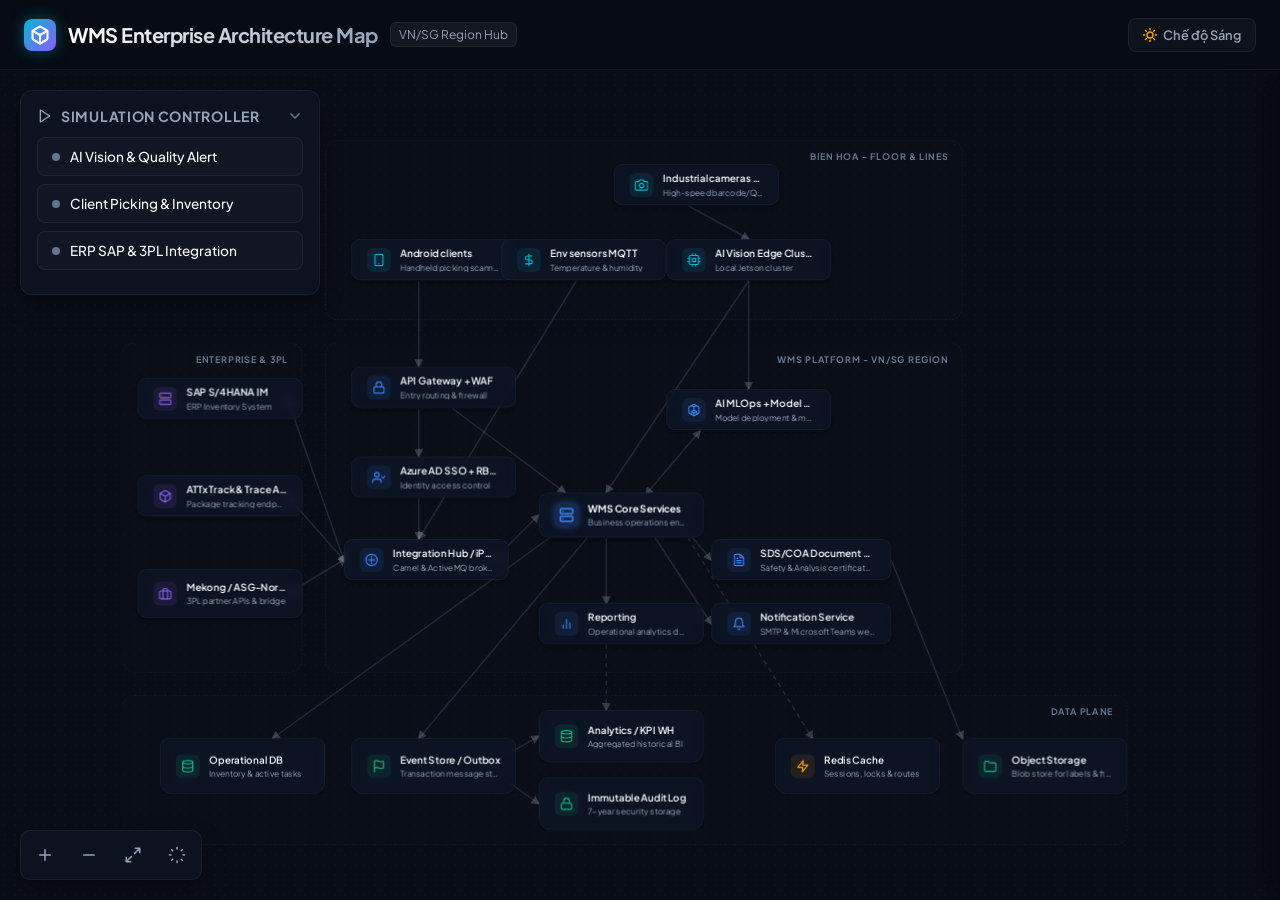
==== index.html @ 36a532c9 "Please provide the code changes or file diffs you would like me to summarize." ====
<!DOCTYPE html>
<html lang="en">
<head>
    <meta charset="UTF-8">
    <meta name="viewport" content="width=device-width, initial-scale=1.0">
    <title>WMS Enterprise Architecture Map</title>
    <link rel="stylesheet" href="style.css">
</head>
<body>
    <!-- Top Header Bar -->
    <header>
        <div class="header-title-group">
            <div class="logo">
                <svg width="20" height="20" viewBox="0 0 24 24" fill="none" stroke="currentColor" stroke-width="2.5" stroke-linecap="round" stroke-linejoin="round" style="color: #ffffff;"><path d="M21 16V8a2 2 0 0 0-1-1.73l-7-4a2 2 0 0 0-2 0l-7 4A2 2 0 0 0 3 8v8a2 2 0 0 0 1 1.73l7 4a2 2 0 0 0 2 0l7-4A2 2 0 0 0 21 16z"></path><polyline points="3.27 6.96 12 12.01 20.73 6.96"></polyline><line x1="12" y1="22.08" x2="12" y2="12"></line></svg>
            </div>
            <div>
                <h1>WMS Enterprise Architecture Map</h1>
            </div>
            <span>VN/SG Region Hub</span>
        </div>
        <div class="header-links">
            <button class="header-btn" id="btn-theme-toggle" title="Chuyển chế độ Sáng/Tối">
                <svg width="14" height="14" viewBox="0 0 24 24" fill="none" stroke="currentColor" stroke-width="2.5" stroke-linecap="round" stroke-linejoin="round" class="theme-icon-sun"><circle cx="12" cy="12" r="5"></circle><line x1="12" y1="1" x2="12" y2="3"></line><line x1="12" y1="21" x2="12" y2="23"></line><line x1="4.22" y1="4.22" x2="5.64" y2="5.64"></line><line x1="18.36" y1="18.36" x2="19.78" y2="19.78"></line><line x1="1" y1="12" x2="3" y2="12"></line><line x1="21" y1="12" x2="23" y2="12"></line><line x1="4.22" y1="19.78" x2="5.64" y2="18.36"></line><line x1="18.36" y1="5.64" x2="19.78" y2="4.22"></line></svg>
                <svg width="14" height="14" viewBox="0 0 24 24" fill="none" stroke="currentColor" stroke-width="2.5" stroke-linecap="round" stroke-linejoin="round" class="theme-icon-moon"><path d="M21 12.79A9 9 0 1 1 11.21 3 7 7 0 0 0 21 12.79z"></path></svg>
                <span class="theme-text">Chế độ Sáng</span>
            </button>
        </div>
    </header>

    <div class="app-container">
        <!-- Flow Simulator Control Panel (Top Left) -->
        <div class="flow-control-panel" id="simulator-panel">
            <h3 class="panel-header" id="btn-toggle-panel">
                <span class="panel-header-title">
                    <svg width="16" height="16" viewBox="0 0 24 24" fill="none" stroke="currentColor" stroke-width="2" stroke-linecap="round" stroke-linejoin="round"><polygon points="5 3 19 12 5 21 5 3"></polygon></svg>
                    Simulation Controller
                </span>
                <svg class="panel-toggle-chevron" width="16" height="16" viewBox="0 0 24 24" fill="none" stroke="currentColor" stroke-width="2.5" stroke-linecap="round" stroke-linejoin="round"><polyline points="6 9 12 15 18 9"></polyline></svg>
            </h3>
            
            <div class="panel-body">
                <button class="flow-btn" data-flow="ai-vision">
                    AI Vision & Quality Alert
                </button>
                <button class="flow-btn" data-flow="order-picking">
                    Client Picking & Inventory
                </button>
                <button class="flow-btn" data-flow="erp-sync">
                    ERP SAP & 3PL Integration
                </button>
                
                <div class="flow-info-box" id="flow-info">
                    <!-- Dynamic text populated by JS -->
                </div>
            </div>
        </div>

        <!-- Canvas Area -->
        <div class="canvas-viewport" id="viewport">
            <div class="canvas-container" id="canvas">
                <!-- Zone Boundaries -->
                <!-- Zone 1: Enterprise & 3PL (Left) -->
                <div class="zone-box" style="left: 30px; top: 310px; width: 240px; height: 440px;">
                    <div class="zone-label">Enterprise & 3PL</div>
                </div>
                
                <!-- Zone 2: Bien Hoa - Floor & Lines (Top) -->
                <div class="zone-box" style="left: 300px; top: 40px; width: 850px; height: 240px;">
                    <div class="zone-label">Bien Hoa - Floor & Lines</div>
                </div>

                <!-- Zone 3: WMS Platform - VN/SG Region (Middle) -->
                <div class="zone-box" style="left: 300px; top: 310px; width: 850px; height: 440px;">
                    <div class="zone-label">WMS Platform - VN/SG Region</div>
                </div>

                <!-- Zone 4: Data Plane (Bottom) -->
                <div class="zone-box" style="left: 30px; top: 780px; width: 1340px; height: 200px;">
                    <div class="zone-label">Data Plane</div>
                </div>

                <!-- SVG Connection Lines Layer -->
                <svg class="connections-svg" viewBox="0 0 1400 1020">
                    <defs>
                        <!-- Markers for Arrow Heads -->
                        <marker id="arrow" viewBox="0 0 10 10" refX="8" refY="5" markerWidth="6" markerHeight="6" orient="auto-start-reverse">
                            <path d="M 0 0 L 10 5 L 0 10 z" />
                        </marker>
                        <marker id="arrow-bi" viewBox="0 0 10 10" refX="5" refY="5" markerWidth="6" markerHeight="6" orient="auto-start-reverse">
                            <path d="M 0 0 L 10 5 L 0 10 z" />
                        </marker>
                    </defs>

                    <!-- SVG Connection Paths -->
                    <!-- 1. Industrial cameras -> AI Vision Edge -->
                    <path id="path-cam-edge" d="M 785 128 L 865 172" class="connection-path" marker-end="url(#arrow)" />
                    <!-- 2. Android clients -> API Gateway -->
                    <path id="path-android-gw" d="M 425 228 L 425 342" class="connection-path" marker-end="url(#arrow)" />
                    <!-- 3. Env sensors -> Integration Hub -->
                    <path id="path-sensors-hub" d="M 635 228 L 425 572" class="connection-path" marker-end="url(#arrow)" />
                    <!-- 4. AI Vision Edge -> WMS Core -->
                    <path id="path-edge-core" d="M 865 228 L 675 510" class="connection-path" marker-end="url(#arrow)" />
                    <!-- 5. AI Vision Edge -> AI MLOps -->
                    <path id="path-edge-mlops" d="M 865 228 L 865 372" class="connection-path" marker-end="url(#arrow)" />
                    <!-- 6. API Gateway -> Azure AD -->
                    <path id="path-gw-ad" d="M 425 398 L 425 462" class="connection-path" marker-end="url(#arrow)" />
                    <!-- 7. API Gateway -> WMS Core -->
                    <path id="path-gw-core" d="M 470 398 L 620 510" class="connection-path" marker-end="url(#arrow)" />
                    <!-- 8. Azure AD -> Integration Hub -->
                    <path id="path-ad-hub" d="M 425 518 L 425 572" class="connection-path" marker-end="url(#arrow)" />
                    <!-- 9. Integration Hub <-> WMS Core -->
                    <path id="path-hub-core" d="M 525 600 L 585 540" class="connection-path" marker-end="url(#arrow)" marker-start="url(#arrow-bi)" />
                    
                    <!-- 10. Integration Hub <-> SAP S/4HANA -->
                    <path id="path-hub-sap" d="M 325 600 L 250 385" class="connection-path" marker-end="url(#arrow)" marker-start="url(#arrow-bi)" />
                    <!-- 11. Integration Hub <-> ATTx -->
                    <path id="path-hub-attx" d="M 325 600 L 250 515" class="connection-path" marker-end="url(#arrow)" marker-start="url(#arrow-bi)" />
                    <!-- 12. Integration Hub <-> Mekong -->
                    <path id="path-hub-mekong" d="M 325 600 L 250 645" class="connection-path" marker-end="url(#arrow)" marker-start="url(#arrow-bi)" />
                    
                    <!-- 13. WMS Core <-> AI MLOps -->
                    <path id="path-core-mlops" d="M 730 510 L 800 428" class="connection-path" marker-end="url(#arrow)" marker-start="url(#arrow-bi)" />
                    <!-- 14. WMS Core -> SDS Document -->
                    <path id="path-core-sds" d="M 765 540 L 815 600" class="connection-path" marker-end="url(#arrow)" />
                    <!-- 15. WMS Core -> Notification -->
                    <path id="path-core-notify" d="M 740 570 L 815 685" class="connection-path" marker-end="url(#arrow)" />
                    <!-- 16. WMS Core -> Reporting -->
                    <path id="path-core-report" d="M 675 570 L 675 658" class="connection-path" marker-end="url(#arrow)" />
                    
                    <!-- 17. WMS Core -> Operational DB -->
                    <path id="path-core-db" d="M 600 570 L 230 838" class="connection-path" marker-end="url(#arrow)" />
                    <!-- 18. WMS Core -> Event Store -->
                    <path id="path-core-events" d="M 650 570 L 425 838" class="connection-path" marker-end="url(#arrow)" />
                    
                    <!-- 19. Reporting -> Analytics / KPI (Dashed) -->
                    <path id="path-report-analytics" d="M 675 713 L 675 800" class="connection-path dashed" marker-end="url(#arrow)" />
                    
                    <!-- 20. Event Store -> Analytics -->
                    <path id="path-events-analytics" d="M 515 875 L 585 835" class="connection-path" marker-end="url(#arrow)" />
                    <!-- 21. Event Store -> Immutable Audit -->
                    <path id="path-events-audit" d="M 515 875 L 585 925" class="connection-path" marker-end="url(#arrow)" />
                    <!-- 22. SDS Document -> Object Storage -->
                    <path id="path-sds-object" d="M 1055 600 L 1150 838" class="connection-path" marker-end="url(#arrow)" />
                    
                    <!-- 23. WMS Core -> Redis (Dashed custom connection) -->
                    <path id="path-core-redis" d="M 765 540 L 950 838" class="connection-path dashed" marker-end="url(#arrow)" />


                    <!-- Active Flow Pulse Paths (Overlay animations) -->
                    <path id="pulse-cam-edge" d="M 785 128 L 865 172" class="flow-pulse" />
                    <path id="pulse-android-gw" d="M 425 228 L 425 342" class="flow-pulse" />
                    <path id="pulse-sensors-hub" d="M 635 228 L 425 572" class="flow-pulse" />
                    <path id="pulse-edge-core" d="M 865 228 L 675 510" class="flow-pulse" />
                    <path id="pulse-edge-mlops" d="M 865 228 L 865 372" class="flow-pulse" />
                    <path id="pulse-gw-ad" d="M 425 398 L 425 462" class="flow-pulse" />
                    <path id="pulse-gw-core" d="M 470 398 L 620 510" class="flow-pulse" />
                    <path id="pulse-ad-hub" d="M 425 518 L 425 572" class="flow-pulse" />
                    
                    <path id="pulse-hub-core-forward" d="M 425 600 L 585 540" class="flow-pulse" />
                    <path id="pulse-hub-core-backward" d="M 585 540 L 425 600" class="flow-pulse" />
                    
                    <path id="pulse-hub-sap-forward" d="M 425 600 L 250 385" class="flow-pulse" />
                    <path id="pulse-hub-sap-backward" d="M 250 385 L 425 600" class="flow-pulse" />
                    
                    <path id="pulse-hub-attx-forward" d="M 425 600 L 250 515" class="flow-pulse" />
                    <path id="pulse-hub-attx-backward" d="M 250 515 L 425 600" class="flow-pulse" />
                    
                    <path id="pulse-hub-mekong-forward" d="M 425 600 L 250 645" class="flow-pulse" />
                    <path id="pulse-hub-mekong-backward" d="M 250 645 L 425 600" class="flow-pulse" />
                    
                    <path id="pulse-core-mlops" d="M 675 540 L 865 400" class="flow-pulse" />
                    <path id="pulse-core-sds" d="M 765 540 L 815 600" class="flow-pulse" />
                    <path id="pulse-core-notify" d="M 740 570 L 815 685" class="flow-pulse" />
                    <path id="pulse-core-report" d="M 675 570 L 675 658" class="flow-pulse" />
                    
                    <path id="pulse-core-db" d="M 600 570 L 230 838" class="flow-pulse" />
                    <path id="pulse-core-events" d="M 650 570 L 425 838" class="flow-pulse" />
                    
                    <path id="pulse-report-analytics" d="M 675 713 L 675 800" class="flow-pulse" />
                    
                    <path id="pulse-events-analytics" d="M 515 875 L 585 835" class="flow-pulse" />
                    <path id="pulse-events-audit" d="M 515 875 L 585 925" class="flow-pulse" />
                    <path id="pulse-sds-object" d="M 1055 600 L 1150 838" class="flow-pulse" />
                    <path id="pulse-core-redis" d="M 765 540 L 950 838" class="flow-pulse" />
                </svg>

                <!-- Zone 1 Nodes: Enterprise & 3PL -->
                <!-- SAP S/4HANA IM -->
                <div class="node sys-enterprise" id="node-sap" style="left: 50px; top: 357px; width: 200px; height: 55px;">
                    <div class="node-icon">
                        <svg width="18" height="18" viewBox="0 0 24 24" fill="none" stroke="currentColor" stroke-width="2" stroke-linecap="round" stroke-linejoin="round"><rect x="2" y="2" width="20" height="8" rx="2" ry="2"></rect><rect x="2" y="14" width="20" height="8" rx="2" ry="2"></rect><line x1="6" y1="6" x2="6.01" y2="6"></line><line x1="6" y1="18" x2="6.01" y2="18"></line></svg>
                    </div>
                    <div class="node-content">
                        <span class="node-title">SAP S/4HANA IM</span>
                        <span class="node-subtitle">ERP Inventory System</span>
                    </div>
                </div>
                
                <!-- ATTx Track & Trace API -->
                <div class="node sys-enterprise" id="node-attx" style="left: 50px; top: 487px; width: 200px; height: 55px;">
                    <div class="node-icon">
                        <svg width="18" height="18" viewBox="0 0 24 24" fill="none" stroke="currentColor" stroke-width="2" stroke-linecap="round" stroke-linejoin="round"><path d="M21 16V8a2 2 0 0 0-1-1.73l-7-4a2 2 0 0 0-2 0l-7 4A2 2 0 0 0 3 8v8a2 2 0 0 0 1 1.73l7 4a2 2 0 0 0 2 0l7-4A2 2 0 0 0 21 16z"></path><polyline points="3.27 6.96 12 12.01 20.73 6.96"></polyline><line x1="12" y1="22.08" x2="12" y2="12"></line></svg>
                    </div>
                    <div class="node-content">
                        <span class="node-title">ATTx Track & Trace API</span>
                        <span class="node-subtitle">Package tracking endpoints</span>
                    </div>
                </div>

                <!-- Mekong / ASG-North WMS APIs -->
                <div class="node sys-enterprise" id="node-mekong" style="left: 50px; top: 612px; width: 200px; height: 65px;">
                    <div class="node-icon">
                        <svg width="18" height="18" viewBox="0 0 24 24" fill="none" stroke="currentColor" stroke-width="2" stroke-linecap="round" stroke-linejoin="round"><rect x="2" y="7" width="20" height="14" rx="2" ry="2"></rect><path d="M16 21V5a2 2 0 0 0-2-2h-4a2 2 0 0 0-2 2v16"></path></svg>
                    </div>
                    <div class="node-content">
                        <span class="node-title">Mekong / ASG-North</span>
                        <span class="node-subtitle">3PL partner APIs & bridge</span>
                    </div>
                </div>


                <!-- Zone 2 Nodes: Bien Hoa - Floor & Lines -->
                <!-- Industrial cameras x15 -->
                <div class="node sys-edge" id="node-cameras" style="left: 685px; top: 72px; width: 200px; height: 55px;">
                    <div class="node-icon">
                        <svg width="18" height="18" viewBox="0 0 24 24" fill="none" stroke="currentColor" stroke-width="2" stroke-linecap="round" stroke-linejoin="round"><path d="M23 19a2 2 0 0 1-2 2H3a2 2 0 0 1-2-2V8a2 2 0 0 1 2-2h4l2-3h6l2 3h4a2 2 0 0 1 2 2z"></path><circle cx="12" cy="13" r="4"></circle></svg>
                    </div>
                    <div class="node-content">
                        <span class="node-title">Industrial cameras x15</span>
                        <span class="node-subtitle">High-speed barcode/QC scan</span>
                    </div>
                </div>

                <!-- Android clients -->
                <div class="node sys-edge" id="node-android" style="left: 335px; top: 172px; width: 180px; height: 55px;">
                    <div class="node-icon">
                        <svg width="18" height="18" viewBox="0 0 24 24" fill="none" stroke="currentColor" stroke-width="2" stroke-linecap="round" stroke-linejoin="round"><rect x="5" y="2" width="14" height="20" rx="2" ry="2"></rect><line x1="12" y1="18" x2="12.01" y2="18"></line></svg>
                    </div>
                    <div class="node-content">
                        <span class="node-title">Android clients</span>
                        <span class="node-subtitle">Handheld picking scanners</span>
                    </div>
                </div>

                <!-- Env sensors MQTT optional -->
                <div class="node sys-edge" id="node-sensors" style="left: 535px; top: 172px; width: 200px; height: 55px;">
                    <div class="node-icon">
                        <svg width="18" height="18" viewBox="0 0 24 24" fill="none" stroke="currentColor" stroke-width="2" stroke-linecap="round" stroke-linejoin="round"><path d="M12 2v20M17 5H9.5a3.5 3.5 0 0 0 0 7h5a3.5 3.5 0 0 1 0 7H6"></path></svg>
                    </div>
                    <div class="node-content">
                        <span class="node-title">Env sensors MQTT</span>
                        <span class="node-subtitle">Temperature & humidity</span>
                    </div>
                </div>

                <!-- AI Vision Edge Cluster per line zone -->
                <div class="node sys-edge" id="node-edge-cluster" style="left: 755px; top: 172px; width: 220px; height: 55px;">
                    <div class="node-icon">
                        <svg width="18" height="18" viewBox="0 0 24 24" fill="none" stroke="currentColor" stroke-width="2" stroke-linecap="round" stroke-linejoin="round"><rect x="4" y="4" width="16" height="16" rx="2" ry="2"></rect><rect x="9" y="9" width="6" height="6"></rect><line x1="9" y1="1" x2="9" y2="4"></line><line x1="15" y1="1" x2="15" y2="4"></line><line x1="9" y1="20" x2="9" y2="23"></line><line x1="15" y1="20" x2="15" y2="23"></line><line x1="20" y1="9" x2="23" y2="9"></line><line x1="20" y1="15" x2="23" y2="15"></line><line x1="1" y1="9" x2="4" y2="9"></line><line x1="1" y1="15" x2="4" y2="15"></line></svg>
                    </div>
                    <div class="node-content">
                        <span class="node-title">AI Vision Edge Cluster</span>
                        <span class="node-subtitle">Local Jetson cluster</span>
                    </div>
                </div>


                <!-- Zone 3 Nodes: WMS Platform - VN/SG Region -->
                <!-- API Gateway + WAF -->
                <div class="node sys-core" id="node-gateway" style="left: 335px; top: 342px; width: 180px; height: 55px;">
                    <div class="node-icon">
                        <svg width="18" height="18" viewBox="0 0 24 24" fill="none" stroke="currentColor" stroke-width="2" stroke-linecap="round" stroke-linejoin="round"><rect x="3" y="11" width="18" height="11" rx="2" ry="2"></rect><path d="M7 11V7a5 5 0 0 1 10 0v4"></path></svg>
                    </div>
                    <div class="node-content">
                        <span class="node-title">API Gateway + WAF</span>
                        <span class="node-subtitle">Entry routing & firewall</span>
                    </div>
                </div>

                <!-- Azure AD SSO + RBAC -->
                <div class="node sys-core" id="node-sso" style="left: 335px; top: 462px; width: 180px; height: 55px;">
                    <div class="node-icon">
                        <svg width="18" height="18" viewBox="0 0 24 24" fill="none" stroke="currentColor" stroke-width="2" stroke-linecap="round" stroke-linejoin="round"><path d="M16 21v-2a4 4 0 0 0-4-4H5a4 4 0 0 0-4 4v2"></path><circle cx="8.5" cy="7" r="4"></circle><polyline points="17 11 19 13 23 9"></polyline></svg>
                    </div>
                    <div class="node-content">
                        <span class="node-title">Azure AD SSO + RBAC</span>
                        <span class="node-subtitle">Identity access control</span>
                    </div>
                </div>

                <!-- Integration Hub / iPaaS -->
                <div class="node sys-core" id="node-hub" style="left: 325px; top: 572px; width: 200px; height: 55px;">
                    <div class="node-icon">
                        <svg width="18" height="18" viewBox="0 0 24 24" fill="none" stroke="currentColor" stroke-width="2" stroke-linecap="round" stroke-linejoin="round"><path d="M12 22c5.523 0 10-4.477 10-10S17.523 2 12 2 2 6.477 2 12s4.477 10 10 10z"></path><path d="M12 6v12M6 12h12"></path></svg>
                    </div>
                    <div class="node-content">
                        <span class="node-title">Integration Hub / iPaaS</span>
                        <span class="node-subtitle">Camel & ActiveMQ brokers</span>
                    </div>
                </div>

                <!-- WMS Core Services (Centralized Core) -->
                <div class="node sys-core" id="node-core" style="left: 585px; top: 510px; width: 180px; height: 60px;">
                    <div class="node-icon" style="background: rgba(59, 130, 246, 0.2); box-shadow: 0 0 10px rgba(59, 130, 246, 0.4);">
                        <svg width="20" height="20" viewBox="0 0 24 24" fill="none" stroke="currentColor" stroke-width="2.5" stroke-linecap="round" stroke-linejoin="round"><rect x="2" y="2" width="20" height="8" rx="2" ry="2"></rect><rect x="2" y="14" width="20" height="8" rx="2" ry="2"></rect><line x1="6" y1="6" x2="6.01" y2="6"></line><line x1="6" y1="18" x2="6.01" y2="18"></line></svg>
                    </div>
                    <div class="node-content">
                        <span class="node-title" style="font-weight: 700;">WMS Core Services</span>
                        <span class="node-subtitle">Business operations engine</span>
                    </div>
                </div>

                <!-- AI MLOps + Model Registry -->
                <div class="node sys-core" id="node-mlops" style="left: 755px; top: 372px; width: 220px; height: 55px;">
                    <div class="node-icon">
                        <svg width="18" height="18" viewBox="0 0 24 24" fill="none" stroke="currentColor" stroke-width="2" stroke-linecap="round" stroke-linejoin="round"><path d="M21 16V8a2 2 0 0 0-1-1.73l-7-4a2 2 0 0 0-2 0l-7 4A2 2 0 0 0 3 8v8a2 2 0 0 0 1 1.73l7 4a2 2 0 0 0 2 0l7-4A2 2 0 0 0 21 16z"></path><polyline points="7.5 4.21 12 6.81 16.5 4.21"></polyline><polyline points="7.5 19.79 7.5 14.67 12 12.01 16.5 14.67 16.5 19.79"></polyline><polyline points="7.5 14.67 12 17.27 16.5 14.67"></polyline><line x1="12" y1="22.08" x2="12" y2="17.27"></line><line x1="12" y1="12.01" x2="12" y2="6.81"></line></svg>
                    </div>
                    <div class="node-content">
                        <span class="node-title">AI MLOps + Model Registry</span>
                        <span class="node-subtitle">Model deployment & monitoring</span>
                    </div>
                </div>

                <!-- SDS/COA Document Service -->
                <div class="node sys-core" id="node-sds" style="left: 815px; top: 572px; width: 240px; height: 55px;">
                    <div class="node-icon">
                        <svg width="18" height="18" viewBox="0 0 24 24" fill="none" stroke="currentColor" stroke-width="2" stroke-linecap="round" stroke-linejoin="round"><path d="M14 2H6a2 2 0 0 0-2 2v16a2 2 0 0 0 2 2h12a2 2 0 0 0 2-2V8z"></path><polyline points="14 2 14 8 20 8"></polyline><line x1="16" y1="13" x2="8" y2="13"></line><line x1="16" y1="17" x2="8" y2="17"></line><polyline points="10 9 9 9 8 9"></polyline></svg>
                    </div>
                    <div class="node-content">
                        <span class="node-title">SDS/COA Document Service</span>
                        <span class="node-subtitle">Safety & Analysis certificates compliance</span>
                    </div>
                </div>

                <!-- Notification Service SMTP/Teams -->
                <div class="node sys-core" id="node-notify" style="left: 815px; top: 657px; width: 240px; height: 55px;">
                    <div class="node-icon">
                        <svg width="18" height="18" viewBox="0 0 24 24" fill="none" stroke="currentColor" stroke-width="2" stroke-linecap="round" stroke-linejoin="round"><path d="M18 8A6 6 0 0 0 6 8c0 7-3 9-3 9h18s-3-2-3-9"></path><path d="M13.73 21a2 2 0 0 1-3.46 0"></path></svg>
                    </div>
                    <div class="node-content">
                        <span class="node-title">Notification Service</span>
                        <span class="node-subtitle">SMTP & Microsoft Teams webhook</span>
                    </div>
                </div>

                <!-- Reporting -->
                <div class="node sys-core" id="node-reporting" style="left: 585px; top: 657px; width: 180px; height: 55px;">
                    <div class="node-icon">
                        <svg width="18" height="18" viewBox="0 0 24 24" fill="none" stroke="currentColor" stroke-width="2" stroke-linecap="round" stroke-linejoin="round"><line x1="18" y1="20" x2="18" y2="10"></line><line x1="12" y1="20" x2="12" y2="4"></line><line x1="6" y1="20" x2="6" y2="14"></line></svg>
                    </div>
                    <div class="node-content">
                        <span class="node-title">Reporting</span>
                        <span class="node-subtitle">Operational analytics data</span>
                    </div>
                </div>


                <!-- Zone 4 Nodes: Data Plane (Bottom) -->
                <!-- Operational DB - Inventory/tasks -->
                <div class="node sys-db db-cylinder" id="node-db" style="left: 80px; top: 837px; width: 200px; height: 75px;">
                    <div class="node-icon">
                        <svg width="18" height="18" viewBox="0 0 24 24" fill="none" stroke="currentColor" stroke-width="2" stroke-linecap="round" stroke-linejoin="round"><ellipse cx="12" cy="5" rx="9" ry="3"></ellipse><path d="M3 5v14c0 1.66 4 3 9 3s9-1.34 9-3V5"></path><path d="M3 12c0 1.66 4 3 9 3s9-1.34 9-3"></path></svg>
                    </div>
                    <div class="node-content">
                        <span class="node-title">Operational DB</span>
                        <span class="node-subtitle">Inventory & active tasks</span>
                    </div>
                </div>

                <!-- Event Store / Outbox -->
                <div class="node sys-db db-cylinder" id="node-events" style="left: 335px; top: 837px; width: 180px; height: 75px;">
                    <div class="node-icon">
                        <svg width="18" height="18" viewBox="0 0 24 24" fill="none" stroke="currentColor" stroke-width="2" stroke-linecap="round" stroke-linejoin="round"><path d="M4 15s1-1 4-1 5 2 8 2 4-1 4-1V3s-1 1-4 1-5-2-8-2-4 1-4 1z"></path><line x1="4" y1="22" x2="4" y2="15"></line></svg>
                    </div>
                    <div class="node-content">
                        <span class="node-title">Event Store / Outbox</span>
                        <span class="node-subtitle">Transaction message stream</span>
                    </div>
                </div>

                <!-- Analytics / KPI warehouse -->
                <div class="node sys-db db-cylinder" id="node-analytics" style="left: 585px; top: 800px; width: 180px; height: 70px;">
                    <div class="node-icon">
                        <svg width="18" height="18" viewBox="0 0 24 24" fill="none" stroke="currentColor" stroke-width="2" stroke-linecap="round" stroke-linejoin="round"><ellipse cx="12" cy="5" rx="9" ry="3"></ellipse><path d="M3 5v14c0 1.66 4 3 9 3s9-1.34 9-3V5"></path><path d="M3 12c0 1.66 4 3 9 3s9-1.34 9-3"></path></svg>
                    </div>
                    <div class="node-content">
                        <span class="node-title">Analytics / KPI WH</span>
                        <span class="node-subtitle">Aggregated historical BI</span>
                    </div>
                </div>

                <!-- Immutable audit log 7yr -->
                <div class="node sys-db db-cylinder" id="node-audit" style="left: 585px; top: 890px; width: 180px; height: 70px;">
                    <div class="node-icon">
                        <svg width="18" height="18" viewBox="0 0 24 24" fill="none" stroke="currentColor" stroke-width="2" stroke-linecap="round" stroke-linejoin="round"><rect x="3" y="11" width="18" height="11" rx="2" ry="2"></rect><path d="M7 11V7a5 5 0 0 1 10 0v4"></path></svg>
                    </div>
                    <div class="node-content">
                        <span class="node-title">Immutable Audit Log</span>
                        <span class="node-subtitle">7-year security storage</span>
                    </div>
                </div>

                <!-- Redis - sessions, locks, routes -->
                <div class="node sys-infra db-cylinder" id="node-redis" style="left: 900px; top: 837px; width: 220px; height: 75px;">
                    <div class="node-icon">
                        <svg width="18" height="18" viewBox="0 0 24 24" fill="none" stroke="currentColor" stroke-width="2" stroke-linecap="round" stroke-linejoin="round"><polygon points="13 2 3 14 12 14 11 22 21 10 12 10 13 2"></polygon></svg>
                    </div>
                    <div class="node-content">
                        <span class="node-title">Redis Cache</span>
                        <span class="node-subtitle">Sessions, locks & routes</span>
                    </div>
                </div>

                <!-- Object storage - labels, SDS, COA -->
                <div class="node sys-db db-cylinder" id="node-object-store" style="left: 1150px; top: 837px; width: 200px; height: 75px;">
                    <div class="node-icon">
                        <svg width="18" height="18" viewBox="0 0 24 24" fill="none" stroke="currentColor" stroke-width="2" stroke-linecap="round" stroke-linejoin="round"><path d="M22 19a2 2 0 0 1-2 2H4a2 2 0 0 1-2-2V5a2 2 0 0 1 2-2h5l2 3h9a2 2 0 0 1 2 2z"></path></svg>
                    </div>
                    <div class="node-content">
                        <span class="node-title">Object Storage</span>
                        <span class="node-subtitle">Blob store for labels & files</span>
                    </div>
                </div>

            </div>
        </div>

        <!-- Float Zoom HUD controls -->
        <div class="hud-controls">
            <button class="hud-btn" id="btn-zoom-in" title="Zoom In">
                <svg width="18" height="18" viewBox="0 0 24 24" fill="none" stroke="currentColor" stroke-width="2" stroke-linecap="round" stroke-linejoin="round"><line x1="12" y1="5" x2="12" y2="19"></line><line x1="5" y1="12" x2="19" y2="12"></line></svg>
            </button>
            <button class="hud-btn" id="btn-zoom-out" title="Zoom Out">
                <svg width="18" height="18" viewBox="0 0 24 24" fill="none" stroke="currentColor" stroke-width="2" stroke-linecap="round" stroke-linejoin="round"><line x1="5" y1="12" x2="19" y2="12"></line></svg>
            </button>
            <button class="hud-btn" id="btn-zoom-reset" title="Reset View">
                <svg width="18" height="18" viewBox="0 0 24 24" fill="none" stroke="currentColor" stroke-width="2" stroke-linecap="round" stroke-linejoin="round"><path d="M15 3h6v6M9 21H3v-6M21 3l-7 7M3 21l7-7"></path></svg>
            </button>
            <button class="hud-btn" id="btn-toggle-glow" title="Toggle Active Connections Only">
                <svg width="18" height="18" viewBox="0 0 24 24" fill="none" stroke="currentColor" stroke-width="2" stroke-linecap="round" stroke-linejoin="round"><path d="M12 2v2M12 20v2M4.93 4.93l1.41 1.41M17.66 17.66l1.41 1.41M2 12h2M20 12h2M6.34 17.66l-1.41 1.41M19.07 4.93l-1.41 1.41"></path></svg>
            </button>
        </div>

        <!-- Details Drawer Panel (Slide Out) -->
        <div class="details-panel" id="details-drawer">
            <div class="details-header">
                <div class="details-title-wrap">
                    <h2 id="drawer-title">Service Details</h2>
                    <p id="drawer-subtitle">System Component</p>
                </div>
                <button class="close-panel-btn" id="btn-close-drawer">
                    <svg width="18" height="18" viewBox="0 0 24 24" fill="none" stroke="currentColor" stroke-width="2" stroke-linecap="round" stroke-linejoin="round"><line x1="18" y1="6" x2="6" y2="18"></line><line x1="6" y1="6" x2="18" y2="18"></line></svg>
                </button>
            </div>
            <div class="details-content">
                <div class="details-section">
                    <h4>Description</h4>
                    <p id="drawer-desc">Select a service on the diagram to see its details and technical specifications.</p>
                </div>

                <div class="details-section">
                    <h4>Status</h4>
                    <div class="status-indicator">
                        <span class="status-dot active" id="drawer-status-dot"></span>
                        <span id="drawer-status-text">Ready</span>
                    </div>
                </div>

                <div class="details-section">
                    <h4>Suggested Technology Stack</h4>
                    <div class="tech-tag-container" id="drawer-tech-tags">
                        <span class="tech-tag">HTML5</span>
                        <span class="tech-tag">SVG</span>
                    </div>
                </div>

                <div class="details-section">
                    <h4>Protocols / Interfaces</h4>
                    <div class="tech-tag-container" id="drawer-protocols">
                        <span class="tech-tag">HTTPS</span>
                    </div>
                </div>

                <div class="details-section">
                    <h4>Upstream / Downstream Nodes</h4>
                    <p id="drawer-connections" style="font-size: 0.8rem; color: var(--text-muted);"></p>
                </div>
            </div>
        </div>
    </div>

    <!-- JavaScript logic -->
    <script src="app.js"></script>
</body>
</html>
---- style.css ----
@import url('https://fonts.googleapis.com/css2?family=Plus+Jakarta+Sans:wght@300;400;500;600;700&display=swap');

:root {
    --bg-primary: #080c14;
    --bg-secondary: #0f1524;
    --bg-canvas: #090d16;
    --bg-card: rgba(15, 23, 42, 0.65);
    --bg-card-hover: rgba(30, 41, 59, 0.85);
    --border-color: rgba(255, 255, 255, 0.06);
    --border-hover: rgba(255, 255, 255, 0.15);
    
    --text-primary: #f8fafc;
    --text-secondary: #94a3b8;
    --text-muted: #64748b;
    
    /* Neon glow colors */
    --clr-cyan: #06b6d4;
    --clr-emerald: #10b981;
    --clr-purple: #8b5cf6;
    --clr-amber: #f59e0b;
    --clr-rose: #f43f5e;
    --clr-blue: #3b82f6;
    
    /* Layout values */
    --sidebar-width: 380px;
    --header-height: 70px;
}

* {
    margin: 0;
    padding: 0;
    box-sizing: border-box;
    font-family: 'Plus Jakarta Sans', sans-serif;
    user-select: none;
}

body {
    background-color: var(--bg-primary);
    color: var(--text-primary);
    overflow: hidden;
    height: 100vh;
    width: 100vw;
    display: flex;
    flex-direction: column;
}

/* Scrollbar styling */
::-webkit-scrollbar {
    width: 6px;
    height: 6px;
}
::-webkit-scrollbar-track {
    background: transparent;
}
::-webkit-scrollbar-thumb {
    background: rgba(255, 255, 255, 0.1);
    border-radius: 4px;
}
::-webkit-scrollbar-thumb:hover {
    background: rgba(255, 255, 255, 0.2);
}

/* Header */
header {
    height: var(--header-height);
    background-color: rgba(8, 12, 20, 0.8);
    backdrop-filter: blur(12px);
    border-bottom: 1px solid var(--border-color);
    display: flex;
    align-items: center;
    justify-content: space-between;
    padding: 0 24px;
    z-index: 100;
}

.header-title-group {
    display: flex;
    align-items: center;
    gap: 12px;
}

.header-title-group .logo {
    width: 32px;
    height: 32px;
    background: linear-gradient(135deg, var(--clr-cyan), var(--clr-purple));
    border-radius: 8px;
    display: flex;
    align-items: center;
    justify-content: center;
    box-shadow: 0 0 15px rgba(6, 182, 212, 0.4);
}

.header-title-group h1 {
    font-size: 1.25rem;
    font-weight: 700;
    letter-spacing: -0.025em;
    background: linear-gradient(to right, #ffffff, #94a3b8);
    -webkit-background-clip: text;
    -webkit-text-fill-color: transparent;
}

.header-title-group span {
    font-size: 0.75rem;
    background: rgba(255, 255, 255, 0.05);
    border: 1px solid var(--border-color);
    padding: 4px 8px;
    border-radius: 6px;
    color: var(--text-secondary);
}

/* Main Layout */
.app-container {
    flex: 1;
    display: flex;
    position: relative;
    overflow: hidden;
}

/* Control Panel (Top-Left) */
.flow-control-panel {
    position: absolute;
    top: 20px;
    left: 20px;
    z-index: 10;
    background: rgba(15, 21, 36, 0.85);
    backdrop-filter: blur(12px);
    border: 1px solid var(--border-color);
    border-radius: 12px;
    padding: 16px;
    width: 300px;
    box-shadow: 0 10px 25px -5px rgba(0, 0, 0, 0.5);
    transition: all 0.3s cubic-bezier(0.4, 0, 0.2, 1);
}

.flow-control-panel h3.panel-header {
    font-size: 0.875rem;
    text-transform: uppercase;
    letter-spacing: 0.05em;
    color: var(--text-secondary);
    margin-bottom: 0;
    display: flex;
    align-items: center;
    justify-content: space-between;
    cursor: pointer;
}

.panel-header-title {
    display: flex;
    align-items: center;
    gap: 8px;
}

.panel-toggle-chevron {
    transition: transform 0.3s cubic-bezier(0.4, 0, 0.2, 1);
    color: var(--text-muted);
}

.flow-control-panel.collapsed {
    padding-bottom: 16px;
}

.flow-control-panel.collapsed .panel-toggle-chevron {
    transform: rotate(-180deg);
}

.flow-control-panel .panel-body {
    margin-top: 12px;
    max-height: 500px;
    opacity: 1;
    overflow: hidden;
    transition: max-height 0.35s cubic-bezier(0.4, 0, 0.2, 1), opacity 0.25s ease, margin-top 0.35s ease;
}

.flow-control-panel.collapsed .panel-body {
    max-height: 0;
    opacity: 0;
    margin-top: 0;
    pointer-events: none;
}


.flow-btn {
    width: 100%;
    background: rgba(255, 255, 255, 0.02);
    border: 1px solid var(--border-color);
    border-radius: 8px;
    padding: 10px 14px;
    color: var(--text-primary);
    text-align: left;
    font-size: 0.85rem;
    font-weight: 500;
    cursor: pointer;
    transition: all 0.25s cubic-bezier(0.4, 0, 0.2, 1);
    margin-bottom: 8px;
    display: flex;
    align-items: center;
    gap: 10px;
}

.flow-btn:last-child {
    margin-bottom: 0;
}

.flow-btn:hover {
    background: rgba(255, 255, 255, 0.05);
    border-color: var(--border-hover);
    transform: translateY(-1px);
}

.flow-btn.active {
    background: rgba(59, 130, 246, 0.1);
    border-color: var(--clr-blue);
    box-shadow: 0 0 12px rgba(59, 130, 246, 0.2);
}

.flow-btn::before {
    content: '';
    display: inline-block;
    width: 8px;
    height: 8px;
    border-radius: 50%;
    background: var(--text-muted);
    transition: background 0.25s;
}

.flow-btn[data-flow="ai-vision"].active::before { background: var(--clr-cyan); box-shadow: 0 0 8px var(--clr-cyan); }
.flow-btn[data-flow="order-picking"].active::before { background: var(--clr-emerald); box-shadow: 0 0 8px var(--clr-emerald); }
.flow-btn[data-flow="erp-sync"].active::before { background: var(--clr-purple); box-shadow: 0 0 8px var(--clr-purple); }

/* Canvas Viewport */
.canvas-viewport {
    flex: 1;
    position: relative;
    overflow: hidden;
    background-color: var(--bg-canvas);
    background-image: 
        radial-gradient(rgba(255, 255, 255, 0.02) 1px, transparent 0),
        radial-gradient(rgba(255, 255, 255, 0.015) 1px, transparent 0);
    background-size: 40px 40px, 10px 10px;
    background-position: 0 0, 20px 20px;
    cursor: grab;
}

.canvas-viewport:active {
    cursor: grabbing;
}

.canvas-container {
    position: absolute;
    width: 1400px;
    height: 1020px;
    transform-origin: 0 0;
    transition: transform 0.1s cubic-bezier(0.1, 0.8, 0.2, 1);
}

/* Zone Box Containers */
.zone-box {
    position: absolute;
    border: 1.5px dashed var(--border-color);
    border-radius: 16px;
    background: rgba(15, 21, 36, 0.15);
    transition: all 0.3s ease;
    pointer-events: none;
}

.zone-box.active-zone {
    border-color: rgba(255, 255, 255, 0.25);
    background: rgba(15, 21, 36, 0.3);
    box-shadow: inset 0 0 30px rgba(255, 255, 255, 0.02);
}

.zone-label {
    position: absolute;
    top: 14px;
    right: 18px;
    font-size: 0.75rem;
    font-weight: 700;
    letter-spacing: 0.08em;
    color: var(--text-muted);
    text-transform: uppercase;
}

/* SVG Connection Lines */
.connections-svg {
    position: absolute;
    top: 0;
    left: 0;
    width: 100%;
    height: 100%;
    pointer-events: none;
}

.connection-path {
    fill: none;
    stroke: rgba(148, 163, 184, 0.18);
    stroke-width: 2;
    transition: stroke 0.3s, stroke-width 0.3s;
}

.connection-path.dashed {
    stroke-dasharray: 6 6;
}

/* Flow State Highlight on Connections */
.connection-path.active-path {
    stroke-width: 2.5;
}

.connection-path.ai-flow { stroke: var(--clr-cyan); }
.connection-path.picking-flow { stroke: var(--clr-emerald); }
.connection-path.erp-flow { stroke: var(--clr-purple); }

/* SVG Markers for Arrows */
marker {
    fill: rgba(148, 163, 184, 0.3);
    transition: fill 0.3s;
}
marker.active-marker-ai { fill: var(--clr-cyan); }
marker.active-marker-picking { fill: var(--clr-emerald); }
marker.active-marker-erp { fill: var(--clr-purple); }

/* Animated glowing packet flow effect */
.flow-pulse {
    fill: none;
    stroke-width: 3;
    stroke-linecap: round;
    opacity: 0;
    transition: opacity 0.3s;
}

.flow-pulse.active-pulse {
    opacity: 1;
    stroke-dasharray: 10 40;
    animation: dash 2s infinite linear;
}

.flow-pulse.pulse-ai { stroke: var(--clr-cyan); filter: drop-shadow(0 0 4px var(--clr-cyan)); }
.flow-pulse.pulse-picking { stroke: var(--clr-emerald); filter: drop-shadow(0 0 4px var(--clr-emerald)); }
.flow-pulse.pulse-erp { stroke: var(--clr-purple); filter: drop-shadow(0 0 4px var(--clr-purple)); }

@keyframes dash {
    to {
        stroke-dashoffset: -100;
    }
}

/* Node Elements */
.node {
    position: absolute;
    background: var(--bg-card);
    border: 1px solid var(--border-color);
    border-radius: 12px;
    padding: 12px 20px;
    display: flex;
    align-items: center;
    gap: 12px;
    cursor: pointer;
    box-shadow: 0 4px 6px -1px rgba(0, 0, 0, 0.3);
    transition: all 0.3s cubic-bezier(0.4, 0, 0.2, 1);
    backdrop-filter: blur(8px);
    min-width: 220px;
    white-space: nowrap;
}

.node:hover {
    background: var(--bg-card-hover);
    border-color: var(--border-hover);
    transform: translateY(-3px);
    box-shadow: 0 12px 20px -8px rgba(0, 0, 0, 0.6);
}

.node.selected {
    background: rgba(30, 41, 59, 0.9);
    border-color: var(--clr-blue);
    box-shadow: 
        0 0 0 2px rgba(59, 130, 246, 0.3),
        0 8px 25px -8px rgba(59, 130, 246, 0.4);
    transform: scale(1.03) translateY(-2px);
}

.node.dimmed {
    opacity: 0.3;
    filter: blur(0.5px) grayscale(40%);
}

.node.highlighted {
    opacity: 1;
    border-color: var(--clr-blue);
    box-shadow: 0 0 15px rgba(59, 130, 246, 0.25);
}

.node-icon {
    width: 32px;
    height: 32px;
    border-radius: 8px;
    display: flex;
    align-items: center;
    justify-content: center;
    flex-shrink: 0;
    transition: all 0.3s;
}

.node:hover .node-icon {
    transform: scale(1.08);
}

/* Theme/System specific color highlights for nodes */
.node.sys-edge .node-icon { background: rgba(6, 182, 212, 0.1); color: var(--clr-cyan); }
.node.sys-edge:hover { border-color: rgba(6, 182, 212, 0.4); }

.node.sys-core .node-icon { background: rgba(59, 130, 246, 0.1); color: var(--clr-blue); }
.node.sys-core:hover { border-color: rgba(59, 130, 246, 0.4); }

.node.sys-enterprise .node-icon { background: rgba(168, 85, 247, 0.1); color: var(--clr-purple); }
.node.sys-enterprise:hover { border-color: rgba(168, 85, 247, 0.4); }

.node.sys-db .node-icon { background: rgba(16, 185, 129, 0.1); color: var(--clr-emerald); }
.node.sys-db:hover { border-color: rgba(16, 185, 129, 0.4); }

.node.sys-infra .node-icon { background: rgba(245, 158, 11, 0.1); color: var(--clr-amber); }
.node.sys-infra:hover { border-color: rgba(245, 158, 11, 0.4); }

/* Node shapes: Database cylinders */
.node.db-cylinder {
    border-radius: 12px 12px 16px 16px;
    clip-path: polygon(0% 0%, 100% 0%, 100% 100%, 0% 100%);
    position: absolute;
}

.node-content {
    display: flex;
    flex-direction: column;
    white-space: nowrap;
    overflow: hidden;
    text-overflow: ellipsis;
}

.node-title {
    font-size: 0.825rem;
    font-weight: 600;
    color: var(--text-primary);
    line-height: 1.25;
    white-space: nowrap;
    overflow: hidden;
    text-overflow: ellipsis;
}

.node-subtitle {
    font-size: 0.7rem;
    color: var(--text-secondary);
    margin-top: 2px;
    white-space: nowrap;
    overflow: hidden;
    text-overflow: ellipsis;
}

/* Floating HUD Controls (Bottom-Left) */
.hud-controls {
    position: absolute;
    bottom: 20px;
    left: 20px;
    z-index: 10;
    display: flex;
    gap: 8px;
    background: rgba(15, 21, 36, 0.8);
    backdrop-filter: blur(12px);
    border: 1px solid var(--border-color);
    padding: 6px;
    border-radius: 10px;
    box-shadow: 0 10px 25px -5px rgba(0, 0, 0, 0.5);
}

.hud-btn {
    width: 36px;
    height: 36px;
    border-radius: 8px;
    background: transparent;
    border: none;
    color: var(--text-secondary);
    display: flex;
    align-items: center;
    justify-content: center;
    cursor: pointer;
    transition: all 0.2s;
}

.hud-btn:hover {
    background: rgba(255, 255, 255, 0.05);
    color: var(--text-primary);
}

/* Details Sidebar (Right side) */
.details-panel {
    width: var(--sidebar-width);
    background: rgba(10, 15, 28, 0.75);
    backdrop-filter: blur(24px);
    border-left: 1px solid var(--border-color);
    display: flex;
    flex-direction: column;
    z-index: 90;
    transform: translateX(100%);
    transition: transform 0.4s cubic-bezier(0.16, 1, 0.3, 1);
    position: absolute;
    top: 0;
    right: 0;
    bottom: 0;
    box-shadow: -10px 0 30px rgba(0, 0, 0, 0.5);
}

.details-panel.open {
    transform: translateX(0);
}

.details-header {
    padding: 24px;
    border-bottom: 1px solid var(--border-color);
    display: flex;
    justify-content: space-between;
    align-items: flex-start;
}

.details-title-wrap h2 {
    font-size: 1.15rem;
    font-weight: 700;
    color: var(--text-primary);
}

.details-title-wrap p {
    font-size: 0.75rem;
    color: var(--text-muted);
    text-transform: uppercase;
    letter-spacing: 0.05em;
    margin-top: 4px;
}

.close-panel-btn {
    background: transparent;
    border: none;
    color: var(--text-secondary);
    cursor: pointer;
    width: 28px;
    height: 28px;
    border-radius: 50%;
    display: flex;
    align-items: center;
    justify-content: center;
    transition: background 0.2s;
}

.close-panel-btn:hover {
    background: rgba(255, 255, 255, 0.05);
    color: var(--text-primary);
}

.details-content {
    flex: 1;
    overflow-y: auto;
    padding: 24px;
}

.details-section {
    margin-bottom: 24px;
}

.details-section h4 {
    font-size: 0.75rem;
    text-transform: uppercase;
    letter-spacing: 0.05em;
    color: var(--text-muted);
    margin-bottom: 10px;
}

.details-section p {
    font-size: 0.875rem;
    color: var(--text-secondary);
    line-height: 1.5;
}

/* Tech tag pills */
.tech-tag-container {
    display: flex;
    flex-wrap: wrap;
    gap: 8px;
    margin-top: 8px;
}

.tech-tag {
    font-size: 0.75rem;
    padding: 4px 10px;
    border-radius: 9999px;
    background: rgba(255, 255, 255, 0.03);
    border: 1px solid var(--border-color);
    color: var(--text-secondary);
    font-weight: 500;
}

.status-indicator {
    display: inline-flex;
    align-items: center;
    gap: 8px;
    font-size: 0.85rem;
    font-weight: 600;
}

.status-dot {
    width: 8px;
    height: 8px;
    border-radius: 50%;
}

.status-dot.active { background-color: var(--clr-emerald); box-shadow: 0 0 8px var(--clr-emerald); }
.status-dot.planned { background-color: var(--clr-amber); box-shadow: 0 0 8px var(--clr-amber); }

/* Flow info drawer */
.flow-info-box {
    margin-top: 16px;
    padding: 12px;
    border-radius: 8px;
    background: rgba(59, 130, 246, 0.05);
    border: 1px solid rgba(59, 130, 246, 0.15);
    font-size: 0.825rem;
    line-height: 1.4;
    color: var(--text-secondary);
    display: none;
}

.flow-info-box.active {
    display: block;
}

/* SVG Helpers */
svg .arrow-tip {
    fill: currentColor;
}

/* Header Button styles */
.header-links {
    display: flex;
    gap: 12px;
}

.header-btn {
    background: rgba(255, 255, 255, 0.03);
    border: 1px solid var(--border-color);
    color: var(--text-secondary);
    padding: 8px 14px;
    border-radius: 8px;
    font-size: 0.8rem;
    font-weight: 600;
    text-decoration: none;
    transition: all 0.2s;
    display: flex;
    align-items: center;
    gap: 6px;
    cursor: pointer;
}

.header-btn:hover {
    background: rgba(255, 255, 255, 0.08);
    color: var(--text-primary);
    border-color: var(--border-hover);
}

/* Theme Toggle Button Icons */
.theme-icon-sun {
    display: block;
    color: var(--clr-amber);
}
.theme-icon-moon {
    display: none;
    color: var(--clr-purple);
}

[data-theme="light"] .theme-icon-sun {
    display: none;
}
[data-theme="light"] .theme-icon-moon {
    display: block;
}

/* Light Theme Variables & Overrides */
[data-theme="light"] {
    --bg-primary: #f8fafc;
    --bg-secondary: #f1f5f9;
    --bg-canvas: #f8fafc;
    --bg-card: rgba(255, 255, 255, 0.85);
    --bg-card-hover: rgba(255, 255, 255, 0.95);
    --border-color: rgba(0, 0, 0, 0.08);
    --border-hover: rgba(0, 0, 0, 0.15);
    
    --text-primary: #0f172a;
    --text-secondary: #475569;
    --text-muted: #64748b;
}

[data-theme="light"] .canvas-viewport {
    background-image: 
        radial-gradient(rgba(0, 0, 0, 0.03) 1px, transparent 0),
        radial-gradient(rgba(0, 0, 0, 0.02) 1px, transparent 0);
}

[data-theme="light"] .flow-btn {
    background: rgba(0, 0, 0, 0.01);
    color: var(--text-primary);
}
[data-theme="light"] .flow-btn:hover {
    background: rgba(0, 0, 0, 0.04);
}
[data-theme="light"] .flow-btn.active {
    background: rgba(59, 130, 246, 0.08);
}
[data-theme="light"] .node {
    background: rgba(255, 255, 255, 0.8);
    box-shadow: 0 4px 6px -1px rgba(0, 0, 0, 0.05);
}
[data-theme="light"] .node:hover {
    background: rgba(255, 255, 255, 0.95);
    box-shadow: 0 10px 15px -3px rgba(0, 0, 0, 0.08);
}
[data-theme="light"] .flow-control-panel {
    background: rgba(255, 255, 255, 0.9);
    box-shadow: 0 10px 25px -5px rgba(0, 0, 0, 0.08);
}
[data-theme="light"] .hud-controls {
    background: rgba(255, 255, 255, 0.9);
    box-shadow: 0 10px 25px -5px rgba(0, 0, 0, 0.08);
}
[data-theme="light"] .details-panel {
    background: rgba(255, 255, 255, 0.92);
    box-shadow: -10px 0 30px rgba(0, 0, 0, 0.08);
}
[data-theme="light"] header {
    background-color: rgba(255, 255, 255, 0.85);
}
[data-theme="light"] .header-title-group h1 {
    background: linear-gradient(to right, #0f172a, #475569);
    -webkit-background-clip: text;
    -webkit-text-fill-color: transparent;
}
[data-theme="light"] .header-title-group span {
    background: rgba(0, 0, 0, 0.03);
}
[data-theme="light"] .header-btn {
    background: rgba(0, 0, 0, 0.02);
}
[data-theme="light"] .header-btn:hover {
    background: rgba(0, 0, 0, 0.05);
}
[data-theme="light"] .connection-path {
    stroke: rgba(15, 23, 42, 0.12);
}
[data-theme="light"] marker {
    fill: rgba(15, 23, 42, 0.2);
}
[data-theme="light"] .transition-label {
    background-color: var(--bg-canvas);
    box-shadow: 0 2px 4px rgba(0,0,0,0.05);
}
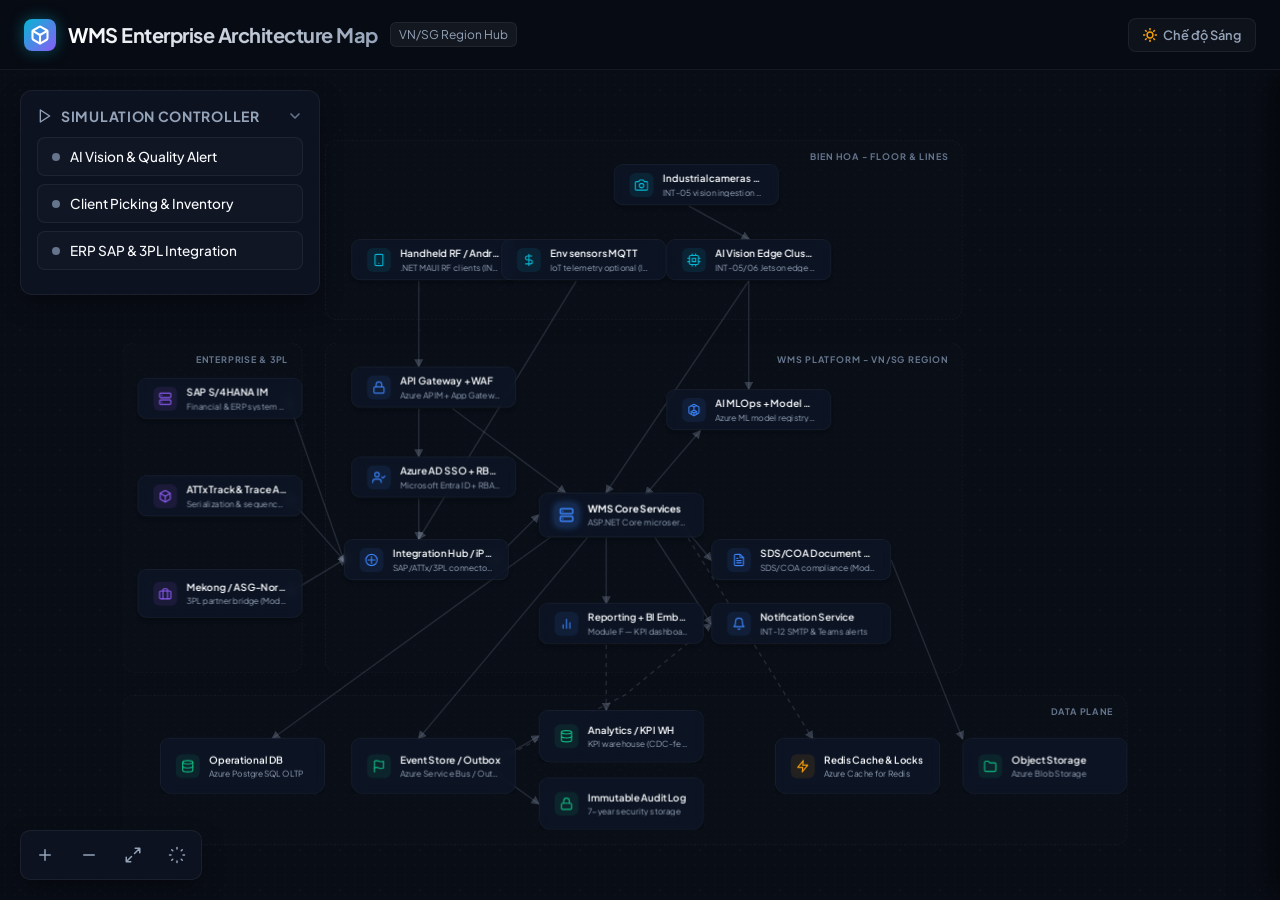
==== commit 961945d4: "Update node metadata and HTML representation for various components; enhance architectural documenta" ====
--- a/index.html
+++ b/index.html
@@ -139,10 +139,12 @@
                     <path id="path-events-analytics" d="M 515 875 L 585 835" class="connection-path" marker-end="url(#arrow)" />
                     <!-- 21. Event Store -> Immutable Audit -->
                     <path id="path-events-audit" d="M 515 875 L 585 925" class="connection-path" marker-end="url(#arrow)" />
-                    <!-- 22. SDS Document -> Object Storage -->
+                    <!-- 22. Event Store -> Notification Service (Dashed) -->
+                    <path id="path-events-notify" d="M 515 875 L 700 780 L 815 685" class="connection-path dashed" marker-end="url(#arrow)" />
+                    <!-- 23. SDS Document -> Object Storage -->
                     <path id="path-sds-object" d="M 1055 600 L 1150 838" class="connection-path" marker-end="url(#arrow)" />
                     
-                    <!-- 23. WMS Core -> Redis (Dashed custom connection) -->
+                    <!-- 24. WMS Core -> Redis (Dashed custom connection) -->
                     <path id="path-core-redis" d="M 765 540 L 950 838" class="connection-path dashed" marker-end="url(#arrow)" />
 
 
@@ -180,6 +182,7 @@
                     
                     <path id="pulse-events-analytics" d="M 515 875 L 585 835" class="flow-pulse" />
                     <path id="pulse-events-audit" d="M 515 875 L 585 925" class="flow-pulse" />
+                    <path id="pulse-events-notify" d="M 515 875 L 700 780 L 815 685" class="flow-pulse" />
                     <path id="pulse-sds-object" d="M 1055 600 L 1150 838" class="flow-pulse" />
                     <path id="pulse-core-redis" d="M 765 540 L 950 838" class="flow-pulse" />
                 </svg>
@@ -192,7 +195,7 @@
                     </div>
                     <div class="node-content">
                         <span class="node-title">SAP S/4HANA IM</span>
-                        <span class="node-subtitle">ERP Inventory System</span>
+                        <span class="node-subtitle">Financial & ERP system of record</span>
                     </div>
                 </div>
                 
@@ -203,7 +206,7 @@
                     </div>
                     <div class="node-content">
                         <span class="node-title">ATTx Track & Trace API</span>
-                        <span class="node-subtitle">Package tracking endpoints</span>
+                        <span class="node-subtitle">Serialization & sequence validation</span>
                     </div>
                 </div>
 
@@ -214,7 +217,7 @@
                     </div>
                     <div class="node-content">
                         <span class="node-title">Mekong / ASG-North</span>
-                        <span class="node-subtitle">3PL partner APIs & bridge</span>
+                        <span class="node-subtitle">3PL partner bridge (Module D)</span>
                     </div>
                 </div>
 
@@ -227,7 +230,7 @@
                     </div>
                     <div class="node-content">
                         <span class="node-title">Industrial cameras x15</span>
-                        <span class="node-subtitle">High-speed barcode/QC scan</span>
+                        <span class="node-subtitle">INT-05 vision ingestion (Module A)</span>
                     </div>
                 </div>
 
@@ -237,8 +240,8 @@
                         <svg width="18" height="18" viewBox="0 0 24 24" fill="none" stroke="currentColor" stroke-width="2" stroke-linecap="round" stroke-linejoin="round"><rect x="5" y="2" width="14" height="20" rx="2" ry="2"></rect><line x1="12" y1="18" x2="12.01" y2="18"></line></svg>
                     </div>
                     <div class="node-content">
-                        <span class="node-title">Android clients</span>
-                        <span class="node-subtitle">Handheld picking scanners</span>
+                        <span class="node-title">Handheld RF / Android</span>
+                        <span class="node-subtitle">.NET MAUI RF clients (INT-10)</span>
                     </div>
                 </div>
 
@@ -249,7 +252,7 @@
                     </div>
                     <div class="node-content">
                         <span class="node-title">Env sensors MQTT</span>
-                        <span class="node-subtitle">Temperature & humidity</span>
+                        <span class="node-subtitle">IoT telemetry optional (INT-09)</span>
                     </div>
                 </div>
 
@@ -260,7 +263,7 @@
                     </div>
                     <div class="node-content">
                         <span class="node-title">AI Vision Edge Cluster</span>
-                        <span class="node-subtitle">Local Jetson cluster</span>
+                        <span class="node-subtitle">INT-05/06 Jetson edge cluster</span>
                     </div>
                 </div>
 
@@ -273,7 +276,7 @@
                     </div>
                     <div class="node-content">
                         <span class="node-title">API Gateway + WAF</span>
-                        <span class="node-subtitle">Entry routing & firewall</span>
+                        <span class="node-subtitle">Azure APIM + App Gateway WAF</span>
                     </div>
                 </div>
 
@@ -284,7 +287,7 @@
                     </div>
                     <div class="node-content">
                         <span class="node-title">Azure AD SSO + RBAC</span>
-                        <span class="node-subtitle">Identity access control</span>
+                        <span class="node-subtitle">Microsoft Entra ID + RBAC</span>
                     </div>
                 </div>
 
@@ -295,7 +298,7 @@
                     </div>
                     <div class="node-content">
                         <span class="node-title">Integration Hub / iPaaS</span>
-                        <span class="node-subtitle">Camel & ActiveMQ brokers</span>
+                        <span class="node-subtitle">SAP/ATTx/3PL connectors (INT-01–04)</span>
                     </div>
                 </div>
 
@@ -306,7 +309,7 @@
                     </div>
                     <div class="node-content">
                         <span class="node-title" style="font-weight: 700;">WMS Core Services</span>
-                        <span class="node-subtitle">Business operations engine</span>
+                        <span class="node-subtitle">ASP.NET Core microservices (A–I)</span>
                     </div>
                 </div>
 
@@ -317,7 +320,7 @@
                     </div>
                     <div class="node-content">
                         <span class="node-title">AI MLOps + Model Registry</span>
-                        <span class="node-subtitle">Model deployment & monitoring</span>
+                        <span class="node-subtitle">Azure ML model registry (Phase 2)</span>
                     </div>
                 </div>
 
@@ -328,7 +331,7 @@
                     </div>
                     <div class="node-content">
                         <span class="node-title">SDS/COA Document Service</span>
-                        <span class="node-subtitle">Safety & Analysis certificates compliance</span>
+                        <span class="node-subtitle">SDS/COA compliance (Module I)</span>
                     </div>
                 </div>
 
@@ -339,7 +342,7 @@
                     </div>
                     <div class="node-content">
                         <span class="node-title">Notification Service</span>
-                        <span class="node-subtitle">SMTP & Microsoft Teams webhook</span>
+                        <span class="node-subtitle">INT-12 SMTP & Teams alerts</span>
                     </div>
                 </div>
 
@@ -349,8 +352,8 @@
                         <svg width="18" height="18" viewBox="0 0 24 24" fill="none" stroke="currentColor" stroke-width="2" stroke-linecap="round" stroke-linejoin="round"><line x1="18" y1="20" x2="18" y2="10"></line><line x1="12" y1="20" x2="12" y2="4"></line><line x1="6" y1="20" x2="6" y2="14"></line></svg>
                     </div>
                     <div class="node-content">
-                        <span class="node-title">Reporting</span>
-                        <span class="node-subtitle">Operational analytics data</span>
+                        <span class="node-title">Reporting + BI Embed</span>
+                        <span class="node-subtitle">Module F — KPI dashboards</span>
                     </div>
                 </div>
 
@@ -363,7 +366,7 @@
                     </div>
                     <div class="node-content">
                         <span class="node-title">Operational DB</span>
-                        <span class="node-subtitle">Inventory & active tasks</span>
+                        <span class="node-subtitle">Azure PostgreSQL OLTP</span>
                     </div>
                 </div>
 
@@ -374,7 +377,7 @@
                     </div>
                     <div class="node-content">
                         <span class="node-title">Event Store / Outbox</span>
-                        <span class="node-subtitle">Transaction message stream</span>
+                        <span class="node-subtitle">Azure Service Bus / Outbox</span>
                     </div>
                 </div>
 
@@ -385,7 +388,7 @@
                     </div>
                     <div class="node-content">
                         <span class="node-title">Analytics / KPI WH</span>
-                        <span class="node-subtitle">Aggregated historical BI</span>
+                        <span class="node-subtitle">KPI warehouse (CDC-fed)</span>
                     </div>
                 </div>
 
@@ -406,8 +409,8 @@
                         <svg width="18" height="18" viewBox="0 0 24 24" fill="none" stroke="currentColor" stroke-width="2" stroke-linecap="round" stroke-linejoin="round"><polygon points="13 2 3 14 12 14 11 22 21 10 12 10 13 2"></polygon></svg>
                     </div>
                     <div class="node-content">
-                        <span class="node-title">Redis Cache</span>
-                        <span class="node-subtitle">Sessions, locks & routes</span>
+                        <span class="node-title">Redis Cache & Locks</span>
+                        <span class="node-subtitle">Azure Cache for Redis</span>
                     </div>
                 </div>
 
@@ -418,7 +421,7 @@
                     </div>
                     <div class="node-content">
                         <span class="node-title">Object Storage</span>
-                        <span class="node-subtitle">Blob store for labels & files</span>
+                        <span class="node-subtitle">Azure Blob Storage</span>
                     </div>
                 </div>
 
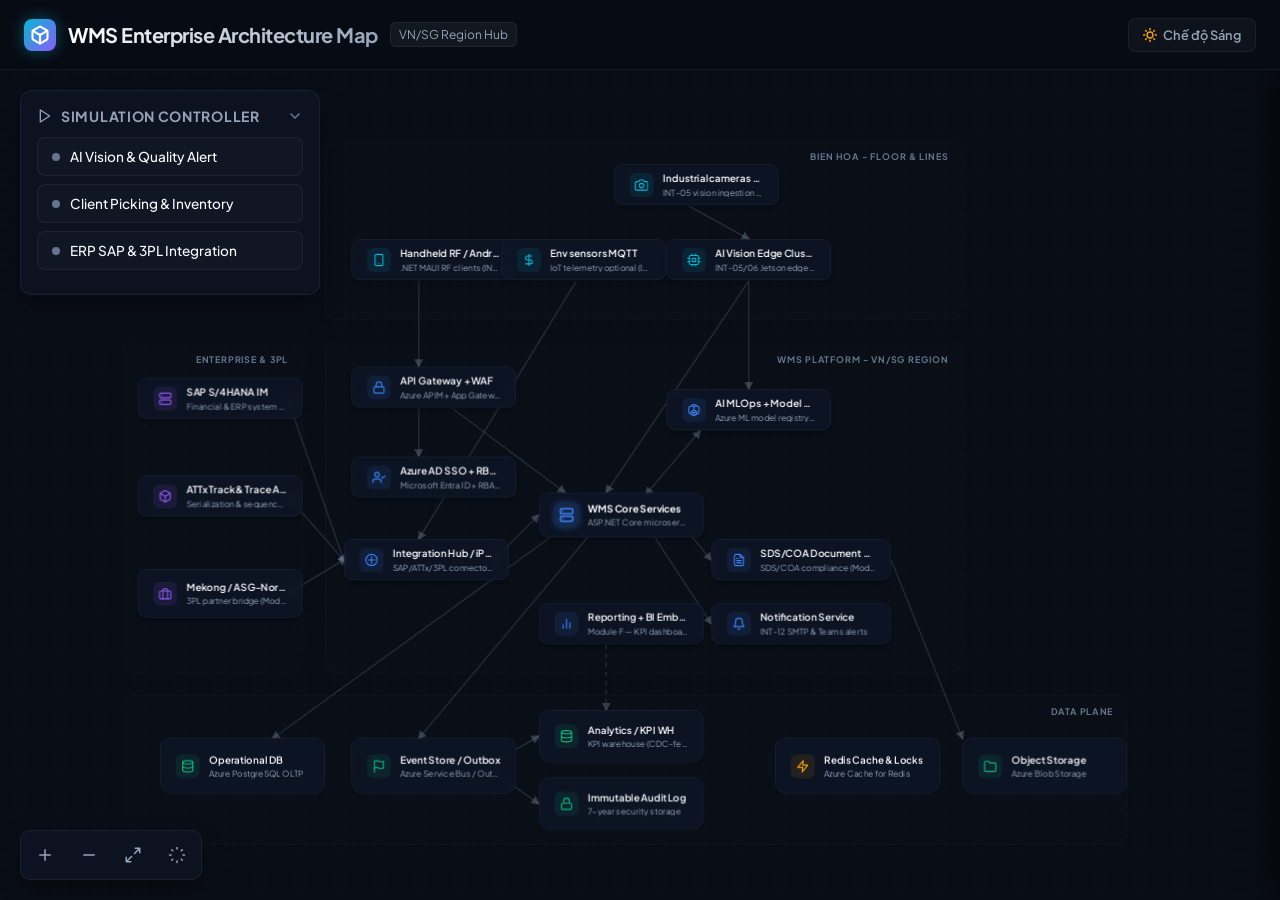
==== commit b6d7df1e: "Remove unused connection paths from index.html and comment out the Redis connection path for clarity" ====
--- a/index.html
+++ b/index.html
@@ -106,8 +106,6 @@
                     <path id="path-gw-ad" d="M 425 398 L 425 462" class="connection-path" marker-end="url(#arrow)" />
                     <!-- 7. API Gateway -> WMS Core -->
                     <path id="path-gw-core" d="M 470 398 L 620 510" class="connection-path" marker-end="url(#arrow)" />
-                    <!-- 8. Azure AD -> Integration Hub -->
-                    <path id="path-ad-hub" d="M 425 518 L 425 572" class="connection-path" marker-end="url(#arrow)" />
                     <!-- 9. Integration Hub <-> WMS Core -->
                     <path id="path-hub-core" d="M 525 600 L 585 540" class="connection-path" marker-end="url(#arrow)" marker-start="url(#arrow-bi)" />
                     
@@ -123,10 +121,7 @@
                     <!-- 14. WMS Core -> SDS Document -->
                     <path id="path-core-sds" d="M 765 540 L 815 600" class="connection-path" marker-end="url(#arrow)" />
                     <!-- 15. WMS Core -> Notification -->
-                    <path id="path-core-notify" d="M 740 570 L 815 685" class="connection-path" marker-end="url(#arrow)" />
-                    <!-- 16. WMS Core -> Reporting -->
-                    <path id="path-core-report" d="M 675 570 L 675 658" class="connection-path" marker-end="url(#arrow)" />
-                    
+                    <path id="path-core-notify" d="M 740 570 L 815 685" class="connection-path" marker-end="url(#arrow)" />                    
                     <!-- 17. WMS Core -> Operational DB -->
                     <path id="path-core-db" d="M 600 570 L 230 838" class="connection-path" marker-end="url(#arrow)" />
                     <!-- 18. WMS Core -> Event Store -->
@@ -139,13 +134,11 @@
                     <path id="path-events-analytics" d="M 515 875 L 585 835" class="connection-path" marker-end="url(#arrow)" />
                     <!-- 21. Event Store -> Immutable Audit -->
                     <path id="path-events-audit" d="M 515 875 L 585 925" class="connection-path" marker-end="url(#arrow)" />
-                    <!-- 22. Event Store -> Notification Service (Dashed) -->
-                    <path id="path-events-notify" d="M 515 875 L 700 780 L 815 685" class="connection-path dashed" marker-end="url(#arrow)" />
                     <!-- 23. SDS Document -> Object Storage -->
                     <path id="path-sds-object" d="M 1055 600 L 1150 838" class="connection-path" marker-end="url(#arrow)" />
                     
                     <!-- 24. WMS Core -> Redis (Dashed custom connection) -->
-                    <path id="path-core-redis" d="M 765 540 L 950 838" class="connection-path dashed" marker-end="url(#arrow)" />
+                    <!-- <path id="path-core-redis" d="M 765 540 L 950 838" class="connection-path dashed" marker-end="url(#arrow)" /> -->
 
 
                     <!-- Active Flow Pulse Paths (Overlay animations) -->
@@ -462,31 +455,28 @@
                 </div>
 
                 <div class="details-section">
-                    <h4>Status</h4>
-                    <div class="status-indicator">
-                        <span class="status-dot active" id="drawer-status-dot"></span>
-                        <span id="drawer-status-text">Ready</span>
-                    </div>
-                </div>
-
-                <div class="details-section">
-                    <h4>Suggested Technology Stack</h4>
-                    <div class="tech-tag-container" id="drawer-tech-tags">
-                        <span class="tech-tag">HTML5</span>
-                        <span class="tech-tag">SVG</span>
-                    </div>
+                    <h4>Phase</h4>
+                    <p id="drawer-phase" class="phase-label">—</p>
+                </div>
+
+                <div class="details-section">
+                    <h4>Technology Stack</h4>
+                    <div class="tech-tag-container" id="drawer-tech-tags"></div>
                 </div>
 
                 <div class="details-section">
                     <h4>Protocols / Interfaces</h4>
-                    <div class="tech-tag-container" id="drawer-protocols">
-                        <span class="tech-tag">HTTPS</span>
-                    </div>
-                </div>
-
-                <div class="details-section">
-                    <h4>Upstream / Downstream Nodes</h4>
-                    <p id="drawer-connections" style="font-size: 0.8rem; color: var(--text-muted);"></p>
+                    <div class="tech-tag-container" id="drawer-protocols"></div>
+                </div>
+
+                <div class="details-section">
+                    <h4>Integration IDs (INT-XX)</h4>
+                    <div class="tech-tag-container" id="drawer-integrations"></div>
+                </div>
+
+                <div class="details-section">
+                    <h4>Modules Served</h4>
+                    <div class="tech-tag-container" id="drawer-modules"></div>
                 </div>
             </div>
         </div>
--- a/style.css
+++ b/style.css
@@ -325,6 +325,9 @@
     stroke-width: 3;
     stroke-linecap: round;
     opacity: 0;
+    animation: none;
+    stroke-dasharray: none;
+    stroke-dashoffset: 0;
     transition: opacity 0.3s;
 }
 
@@ -610,6 +613,33 @@
 
 .status-dot.active { background-color: var(--clr-emerald); box-shadow: 0 0 8px var(--clr-emerald); }
 .status-dot.planned { background-color: var(--clr-amber); box-shadow: 0 0 8px var(--clr-amber); }
+
+.phase-label {
+    font-size: 0.875rem;
+    font-weight: 600;
+    color: var(--text-secondary);
+}
+
+.phase-label.planned {
+    color: var(--clr-amber);
+}
+
+.tech-tag.int-tag {
+    border-color: rgba(6, 182, 212, 0.25);
+    color: var(--clr-cyan);
+    font-weight: 600;
+}
+
+.tech-tag.module-tag {
+    border-color: rgba(139, 92, 246, 0.25);
+    color: var(--clr-purple);
+}
+
+.drawer-empty-hint {
+    font-size: 0.8rem;
+    color: var(--text-muted);
+    font-style: italic;
+}
 
 /* Flow info drawer */
 .flow-info-box {
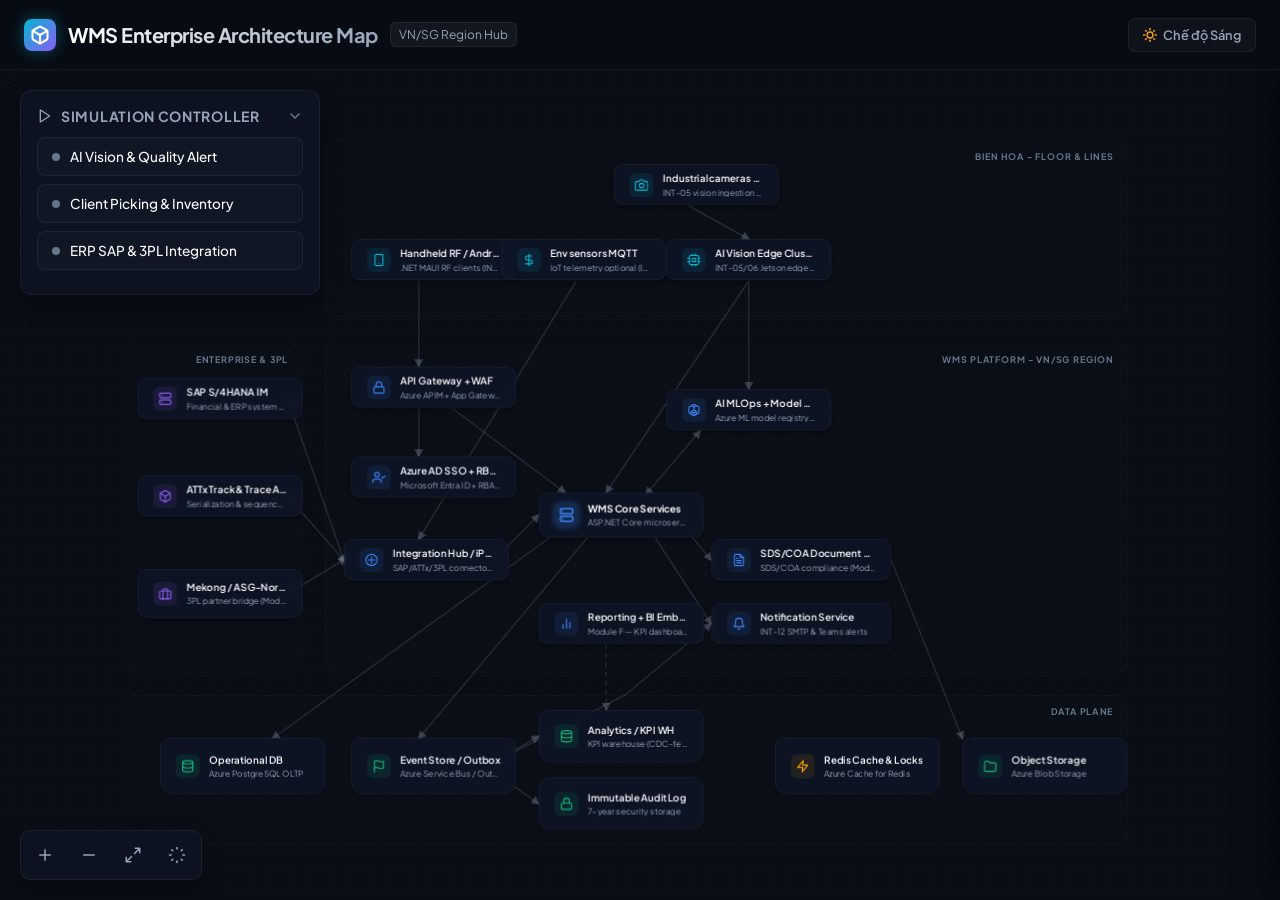
==== commit 568d3217: "feat: update layout dimensions and convert linear SVG paths to cubic Bézier curves for improved diag" ====
--- a/index.html
+++ b/index.html
@@ -65,12 +65,12 @@
                 </div>
                 
                 <!-- Zone 2: Bien Hoa - Floor & Lines (Top) -->
-                <div class="zone-box" style="left: 300px; top: 40px; width: 850px; height: 240px;">
+                <div class="zone-box" style="left: 300px; top: 40px; width: 1070px; height: 240px;">
                     <div class="zone-label">Bien Hoa - Floor & Lines</div>
                 </div>
 
                 <!-- Zone 3: WMS Platform - VN/SG Region (Middle) -->
-                <div class="zone-box" style="left: 300px; top: 310px; width: 850px; height: 440px;">
+                <div class="zone-box" style="left: 300px; top: 310px; width: 1070px; height: 440px;">
                     <div class="zone-label">WMS Platform - VN/SG Region</div>
                 </div>
 
@@ -134,6 +134,8 @@
                     <path id="path-events-analytics" d="M 515 875 L 585 835" class="connection-path" marker-end="url(#arrow)" />
                     <!-- 21. Event Store -> Immutable Audit -->
                     <path id="path-events-audit" d="M 515 875 L 585 925" class="connection-path" marker-end="url(#arrow)" />
+                    <!-- 22. Event Store -> Notification -->
+                    <path id="path-events-notify" d="M 515 875 L 700 780 L 815 685" class="connection-path" marker-end="url(#arrow)" />
                     <!-- 23. SDS Document -> Object Storage -->
                     <path id="path-sds-object" d="M 1055 600 L 1150 838" class="connection-path" marker-end="url(#arrow)" />
                     
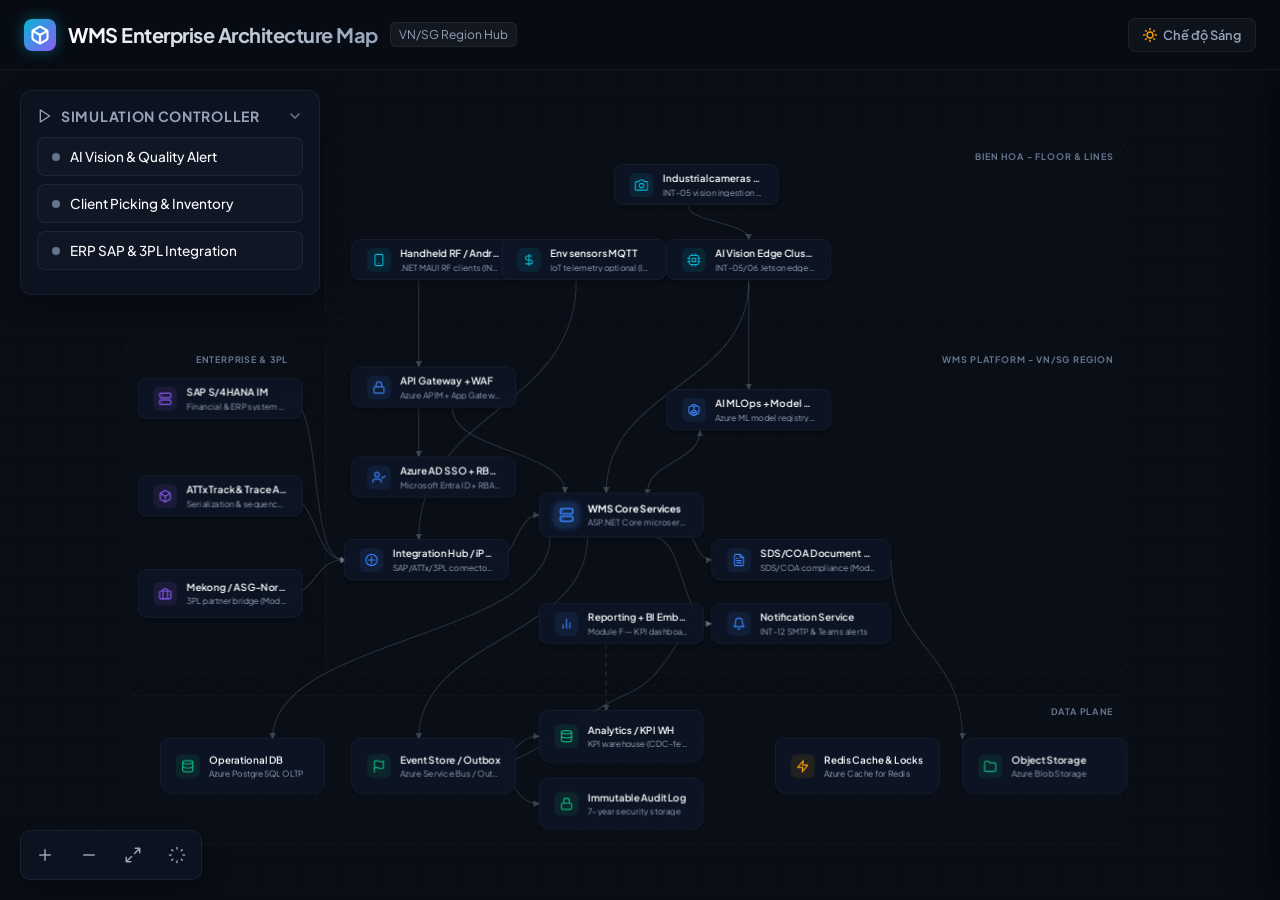
==== commit 89a9f7e9: "feat: update SVG connection paths to use cubic Bézier curves for improved architectural visualizatio" ====
--- a/index.html
+++ b/index.html
@@ -93,93 +93,93 @@
 
                     <!-- SVG Connection Paths -->
                     <!-- 1. Industrial cameras -> AI Vision Edge -->
-                    <path id="path-cam-edge" d="M 785 128 L 865 172" class="connection-path" marker-end="url(#arrow)" />
+                    <path id="path-cam-edge" d="M 785 128 C 785 150, 865 150, 865 172" class="connection-path" marker-end="url(#arrow)" />
                     <!-- 2. Android clients -> API Gateway -->
                     <path id="path-android-gw" d="M 425 228 L 425 342" class="connection-path" marker-end="url(#arrow)" />
                     <!-- 3. Env sensors -> Integration Hub -->
-                    <path id="path-sensors-hub" d="M 635 228 L 425 572" class="connection-path" marker-end="url(#arrow)" />
+                    <path id="path-sensors-hub" d="M 635 228 C 635 400, 425 400, 425 572" class="connection-path" marker-end="url(#arrow)" />
                     <!-- 4. AI Vision Edge -> WMS Core -->
-                    <path id="path-edge-core" d="M 865 228 L 675 510" class="connection-path" marker-end="url(#arrow)" />
+                    <path id="path-edge-core" d="M 865 228 C 865 369, 675 369, 675 510" class="connection-path" marker-end="url(#arrow)" />
                     <!-- 5. AI Vision Edge -> AI MLOps -->
                     <path id="path-edge-mlops" d="M 865 228 L 865 372" class="connection-path" marker-end="url(#arrow)" />
                     <!-- 6. API Gateway -> Azure AD -->
                     <path id="path-gw-ad" d="M 425 398 L 425 462" class="connection-path" marker-end="url(#arrow)" />
                     <!-- 7. API Gateway -> WMS Core -->
-                    <path id="path-gw-core" d="M 470 398 L 620 510" class="connection-path" marker-end="url(#arrow)" />
+                    <path id="path-gw-core" d="M 470 398 C 470 454, 620 454, 620 510" class="connection-path" marker-end="url(#arrow)" />
                     <!-- 9. Integration Hub <-> WMS Core -->
-                    <path id="path-hub-core" d="M 525 600 L 585 540" class="connection-path" marker-end="url(#arrow)" marker-start="url(#arrow-bi)" />
+                    <path id="path-hub-core" d="M 525 600 C 555 600, 555 540, 585 540" class="connection-path" marker-end="url(#arrow)" marker-start="url(#arrow-bi)" />
                     
                     <!-- 10. Integration Hub <-> SAP S/4HANA -->
-                    <path id="path-hub-sap" d="M 325 600 L 250 385" class="connection-path" marker-end="url(#arrow)" marker-start="url(#arrow-bi)" />
+                    <path id="path-hub-sap" d="M 325 600 C 275 600, 300 385, 250 385" class="connection-path" marker-end="url(#arrow)" marker-start="url(#arrow-bi)" />
                     <!-- 11. Integration Hub <-> ATTx -->
-                    <path id="path-hub-attx" d="M 325 600 L 250 515" class="connection-path" marker-end="url(#arrow)" marker-start="url(#arrow-bi)" />
+                    <path id="path-hub-attx" d="M 325 600 C 285 600, 290 515, 250 515" class="connection-path" marker-end="url(#arrow)" marker-start="url(#arrow-bi)" />
                     <!-- 12. Integration Hub <-> Mekong -->
-                    <path id="path-hub-mekong" d="M 325 600 L 250 645" class="connection-path" marker-end="url(#arrow)" marker-start="url(#arrow-bi)" />
+                    <path id="path-hub-mekong" d="M 325 600 C 285 600, 290 645, 250 645" class="connection-path" marker-end="url(#arrow)" marker-start="url(#arrow-bi)" />
                     
                     <!-- 13. WMS Core <-> AI MLOps -->
-                    <path id="path-core-mlops" d="M 730 510 L 800 428" class="connection-path" marker-end="url(#arrow)" marker-start="url(#arrow-bi)" />
+                    <path id="path-core-mlops" d="M 730 510 C 730 469, 800 469, 800 428" class="connection-path" marker-end="url(#arrow)" marker-start="url(#arrow-bi)" />
                     <!-- 14. WMS Core -> SDS Document -->
-                    <path id="path-core-sds" d="M 765 540 L 815 600" class="connection-path" marker-end="url(#arrow)" />
+                    <path id="path-core-sds" d="M 765 540 C 790 540, 790 600, 815 600" class="connection-path" marker-end="url(#arrow)" />
                     <!-- 15. WMS Core -> Notification -->
-                    <path id="path-core-notify" d="M 740 570 L 815 685" class="connection-path" marker-end="url(#arrow)" />                    
+                    <path id="path-core-notify" d="M 740 570 C 777 570, 777 685, 815 685" class="connection-path" marker-end="url(#arrow)" />                    
                     <!-- 17. WMS Core -> Operational DB -->
-                    <path id="path-core-db" d="M 600 570 L 230 838" class="connection-path" marker-end="url(#arrow)" />
+                    <path id="path-core-db" d="M 600 570 C 600 704, 230 704, 230 838" class="connection-path" marker-end="url(#arrow)" />
                     <!-- 18. WMS Core -> Event Store -->
-                    <path id="path-core-events" d="M 650 570 L 425 838" class="connection-path" marker-end="url(#arrow)" />
+                    <path id="path-core-events" d="M 650 570 C 650 704, 425 704, 425 838" class="connection-path" marker-end="url(#arrow)" />
                     
                     <!-- 19. Reporting -> Analytics / KPI (Dashed) -->
                     <path id="path-report-analytics" d="M 675 713 L 675 800" class="connection-path dashed" marker-end="url(#arrow)" />
                     
                     <!-- 20. Event Store -> Analytics -->
-                    <path id="path-events-analytics" d="M 515 875 L 585 835" class="connection-path" marker-end="url(#arrow)" />
+                    <path id="path-events-analytics" d="M 515 875 C 550 875, 550 835, 585 835" class="connection-path" marker-end="url(#arrow)" />
                     <!-- 21. Event Store -> Immutable Audit -->
-                    <path id="path-events-audit" d="M 515 875 L 585 925" class="connection-path" marker-end="url(#arrow)" />
+                    <path id="path-events-audit" d="M 515 875 C 550 875, 550 925, 585 925" class="connection-path" marker-end="url(#arrow)" />
                     <!-- 22. Event Store -> Notification -->
-                    <path id="path-events-notify" d="M 515 875 L 700 780 L 815 685" class="connection-path" marker-end="url(#arrow)" />
+                    <path id="path-events-notify" d="M 515 875 C 570 875, 630 810, 700 780 S 760 685, 815 685" class="connection-path" marker-end="url(#arrow)" />
                     <!-- 23. SDS Document -> Object Storage -->
-                    <path id="path-sds-object" d="M 1055 600 L 1150 838" class="connection-path" marker-end="url(#arrow)" />
+                    <path id="path-sds-object" d="M 1055 600 C 1055 719, 1150 719, 1150 838" class="connection-path" marker-end="url(#arrow)" />
                     
                     <!-- 24. WMS Core -> Redis (Dashed custom connection) -->
-                    <!-- <path id="path-core-redis" d="M 765 540 L 950 838" class="connection-path dashed" marker-end="url(#arrow)" /> -->
+                    <!-- <path id="path-core-redis" d="M 765 540 C 765 689, 950 689, 950 838" class="connection-path dashed" marker-end="url(#arrow)" /> -->
 
 
                     <!-- Active Flow Pulse Paths (Overlay animations) -->
-                    <path id="pulse-cam-edge" d="M 785 128 L 865 172" class="flow-pulse" />
+                    <path id="pulse-cam-edge" d="M 785 128 C 785 150, 865 150, 865 172" class="flow-pulse" />
                     <path id="pulse-android-gw" d="M 425 228 L 425 342" class="flow-pulse" />
-                    <path id="pulse-sensors-hub" d="M 635 228 L 425 572" class="flow-pulse" />
-                    <path id="pulse-edge-core" d="M 865 228 L 675 510" class="flow-pulse" />
+                    <path id="pulse-sensors-hub" d="M 635 228 C 635 400, 425 400, 425 572" class="flow-pulse" />
+                    <path id="pulse-edge-core" d="M 865 228 C 865 369, 675 369, 675 510" class="flow-pulse" />
                     <path id="pulse-edge-mlops" d="M 865 228 L 865 372" class="flow-pulse" />
                     <path id="pulse-gw-ad" d="M 425 398 L 425 462" class="flow-pulse" />
-                    <path id="pulse-gw-core" d="M 470 398 L 620 510" class="flow-pulse" />
+                    <path id="pulse-gw-core" d="M 470 398 C 470 454, 620 454, 620 510" class="flow-pulse" />
                     <path id="pulse-ad-hub" d="M 425 518 L 425 572" class="flow-pulse" />
                     
-                    <path id="pulse-hub-core-forward" d="M 425 600 L 585 540" class="flow-pulse" />
-                    <path id="pulse-hub-core-backward" d="M 585 540 L 425 600" class="flow-pulse" />
-                    
-                    <path id="pulse-hub-sap-forward" d="M 425 600 L 250 385" class="flow-pulse" />
-                    <path id="pulse-hub-sap-backward" d="M 250 385 L 425 600" class="flow-pulse" />
-                    
-                    <path id="pulse-hub-attx-forward" d="M 425 600 L 250 515" class="flow-pulse" />
-                    <path id="pulse-hub-attx-backward" d="M 250 515 L 425 600" class="flow-pulse" />
-                    
-                    <path id="pulse-hub-mekong-forward" d="M 425 600 L 250 645" class="flow-pulse" />
-                    <path id="pulse-hub-mekong-backward" d="M 250 645 L 425 600" class="flow-pulse" />
-                    
-                    <path id="pulse-core-mlops" d="M 675 540 L 865 400" class="flow-pulse" />
-                    <path id="pulse-core-sds" d="M 765 540 L 815 600" class="flow-pulse" />
-                    <path id="pulse-core-notify" d="M 740 570 L 815 685" class="flow-pulse" />
+                    <path id="pulse-hub-core-forward" d="M 525 600 C 555 600, 555 540, 585 540" class="flow-pulse" />
+                    <path id="pulse-hub-core-backward" d="M 585 540 C 555 540, 555 600, 525 600" class="flow-pulse" />
+                    
+                    <path id="pulse-hub-sap-forward" d="M 325 600 C 275 600, 300 385, 250 385" class="flow-pulse" />
+                    <path id="pulse-hub-sap-backward" d="M 250 385 C 300 385, 275 600, 325 600" class="flow-pulse" />
+                    
+                    <path id="pulse-hub-attx-forward" d="M 325 600 C 285 600, 290 515, 250 515" class="flow-pulse" />
+                    <path id="pulse-hub-attx-backward" d="M 250 515 C 290 515, 285 600, 325 600" class="flow-pulse" />
+                    
+                    <path id="pulse-hub-mekong-forward" d="M 325 600 C 285 600, 290 645, 250 645" class="flow-pulse" />
+                    <path id="pulse-hub-mekong-backward" d="M 250 645 C 290 645, 285 600, 325 600" class="flow-pulse" />
+                    
+                    <path id="pulse-core-mlops" d="M 730 510 C 730 469, 800 469, 800 428" class="flow-pulse" />
+                    <path id="pulse-core-sds" d="M 765 540 C 790 540, 790 600, 815 600" class="flow-pulse" />
+                    <path id="pulse-core-notify" d="M 740 570 C 777 570, 777 685, 815 685" class="flow-pulse" />
                     <path id="pulse-core-report" d="M 675 570 L 675 658" class="flow-pulse" />
                     
-                    <path id="pulse-core-db" d="M 600 570 L 230 838" class="flow-pulse" />
-                    <path id="pulse-core-events" d="M 650 570 L 425 838" class="flow-pulse" />
+                    <path id="pulse-core-db" d="M 600 570 C 600 704, 230 704, 230 838" class="flow-pulse" />
+                    <path id="pulse-core-events" d="M 650 570 C 650 704, 425 704, 425 838" class="flow-pulse" />
                     
                     <path id="pulse-report-analytics" d="M 675 713 L 675 800" class="flow-pulse" />
                     
-                    <path id="pulse-events-analytics" d="M 515 875 L 585 835" class="flow-pulse" />
-                    <path id="pulse-events-audit" d="M 515 875 L 585 925" class="flow-pulse" />
-                    <path id="pulse-events-notify" d="M 515 875 L 700 780 L 815 685" class="flow-pulse" />
-                    <path id="pulse-sds-object" d="M 1055 600 L 1150 838" class="flow-pulse" />
-                    <path id="pulse-core-redis" d="M 765 540 L 950 838" class="flow-pulse" />
+                    <path id="pulse-events-analytics" d="M 515 875 C 550 875, 550 835, 585 835" class="flow-pulse" />
+                    <path id="pulse-events-audit" d="M 515 875 C 550 875, 550 925, 585 925" class="flow-pulse" />
+                    <path id="pulse-events-notify" d="M 515 875 C 570 875, 630 810, 700 780 S 760 685, 815 685" class="flow-pulse" />
+                    <path id="pulse-sds-object" d="M 1055 600 C 1055 719, 1150 719, 1150 838" class="flow-pulse" />
+                    <path id="pulse-core-redis" d="M 765 540 C 765 689, 950 689, 950 838" class="flow-pulse" />
                 </svg>
 
                 <!-- Zone 1 Nodes: Enterprise & 3PL -->
--- a/style.css
+++ b/style.css
@@ -292,9 +292,9 @@
 
 .connection-path {
     fill: none;
-    stroke: rgba(148, 163, 184, 0.18);
-    stroke-width: 2;
-    transition: stroke 0.3s, stroke-width 0.3s;
+    stroke: rgba(148, 163, 184, 0.22);
+    stroke-width: 1.5;
+    transition: stroke 0.3s, stroke-width 0.3s, filter 0.3s;
 }
 
 .connection-path.dashed {
@@ -306,9 +306,9 @@
     stroke-width: 2.5;
 }
 
-.connection-path.ai-flow { stroke: var(--clr-cyan); }
-.connection-path.picking-flow { stroke: var(--clr-emerald); }
-.connection-path.erp-flow { stroke: var(--clr-purple); }
+.connection-path.ai-flow { stroke: var(--clr-cyan); filter: drop-shadow(0 0 4px var(--clr-cyan)); }
+.connection-path.picking-flow { stroke: var(--clr-emerald); filter: drop-shadow(0 0 4px var(--clr-emerald)); }
+.connection-path.erp-flow { stroke: var(--clr-purple); filter: drop-shadow(0 0 4px var(--clr-purple)); }
 
 /* SVG Markers for Arrows */
 marker {
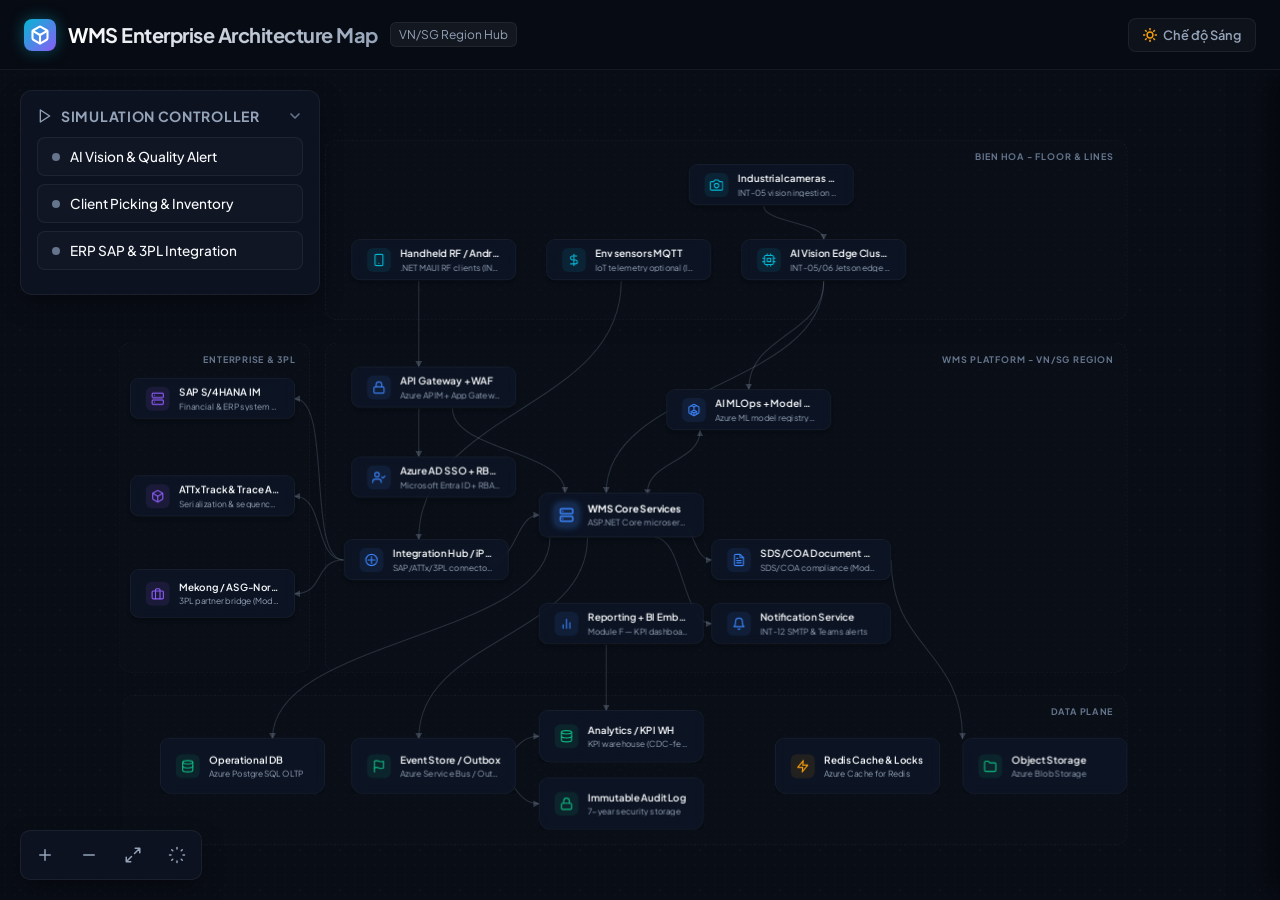
==== commit 68a18036: "style: adjust SVG path formatting and refine diagram layout coordinates in index.html" ====
--- a/index.html
+++ b/index.html
@@ -1,17 +1,26 @@
 <!DOCTYPE html>
 <html lang="en">
+
 <head>
     <meta charset="UTF-8">
     <meta name="viewport" content="width=device-width, initial-scale=1.0">
     <title>WMS Enterprise Architecture Map</title>
     <link rel="stylesheet" href="style.css">
 </head>
+
 <body>
     <!-- Top Header Bar -->
     <header>
         <div class="header-title-group">
             <div class="logo">
-                <svg width="20" height="20" viewBox="0 0 24 24" fill="none" stroke="currentColor" stroke-width="2.5" stroke-linecap="round" stroke-linejoin="round" style="color: #ffffff;"><path d="M21 16V8a2 2 0 0 0-1-1.73l-7-4a2 2 0 0 0-2 0l-7 4A2 2 0 0 0 3 8v8a2 2 0 0 0 1 1.73l7 4a2 2 0 0 0 2 0l7-4A2 2 0 0 0 21 16z"></path><polyline points="3.27 6.96 12 12.01 20.73 6.96"></polyline><line x1="12" y1="22.08" x2="12" y2="12"></line></svg>
+                <svg width="20" height="20" viewBox="0 0 24 24" fill="none" stroke="currentColor" stroke-width="2.5"
+                    stroke-linecap="round" stroke-linejoin="round" style="color: #ffffff;">
+                    <path
+                        d="M21 16V8a2 2 0 0 0-1-1.73l-7-4a2 2 0 0 0-2 0l-7 4A2 2 0 0 0 3 8v8a2 2 0 0 0 1 1.73l7 4a2 2 0 0 0 2 0l7-4A2 2 0 0 0 21 16z">
+                    </path>
+                    <polyline points="3.27 6.96 12 12.01 20.73 6.96"></polyline>
+                    <line x1="12" y1="22.08" x2="12" y2="12"></line>
+                </svg>
             </div>
             <div>
                 <h1>WMS Enterprise Architecture Map</h1>
@@ -20,8 +29,22 @@
         </div>
         <div class="header-links">
             <button class="header-btn" id="btn-theme-toggle" title="Chuyển chế độ Sáng/Tối">
-                <svg width="14" height="14" viewBox="0 0 24 24" fill="none" stroke="currentColor" stroke-width="2.5" stroke-linecap="round" stroke-linejoin="round" class="theme-icon-sun"><circle cx="12" cy="12" r="5"></circle><line x1="12" y1="1" x2="12" y2="3"></line><line x1="12" y1="21" x2="12" y2="23"></line><line x1="4.22" y1="4.22" x2="5.64" y2="5.64"></line><line x1="18.36" y1="18.36" x2="19.78" y2="19.78"></line><line x1="1" y1="12" x2="3" y2="12"></line><line x1="21" y1="12" x2="23" y2="12"></line><line x1="4.22" y1="19.78" x2="5.64" y2="18.36"></line><line x1="18.36" y1="5.64" x2="19.78" y2="4.22"></line></svg>
-                <svg width="14" height="14" viewBox="0 0 24 24" fill="none" stroke="currentColor" stroke-width="2.5" stroke-linecap="round" stroke-linejoin="round" class="theme-icon-moon"><path d="M21 12.79A9 9 0 1 1 11.21 3 7 7 0 0 0 21 12.79z"></path></svg>
+                <svg width="14" height="14" viewBox="0 0 24 24" fill="none" stroke="currentColor" stroke-width="2.5"
+                    stroke-linecap="round" stroke-linejoin="round" class="theme-icon-sun">
+                    <circle cx="12" cy="12" r="5"></circle>
+                    <line x1="12" y1="1" x2="12" y2="3"></line>
+                    <line x1="12" y1="21" x2="12" y2="23"></line>
+                    <line x1="4.22" y1="4.22" x2="5.64" y2="5.64"></line>
+                    <line x1="18.36" y1="18.36" x2="19.78" y2="19.78"></line>
+                    <line x1="1" y1="12" x2="3" y2="12"></line>
+                    <line x1="21" y1="12" x2="23" y2="12"></line>
+                    <line x1="4.22" y1="19.78" x2="5.64" y2="18.36"></line>
+                    <line x1="18.36" y1="5.64" x2="19.78" y2="4.22"></line>
+                </svg>
+                <svg width="14" height="14" viewBox="0 0 24 24" fill="none" stroke="currentColor" stroke-width="2.5"
+                    stroke-linecap="round" stroke-linejoin="round" class="theme-icon-moon">
+                    <path d="M21 12.79A9 9 0 1 1 11.21 3 7 7 0 0 0 21 12.79z"></path>
+                </svg>
                 <span class="theme-text">Chế độ Sáng</span>
             </button>
         </div>
@@ -32,12 +55,18 @@
         <div class="flow-control-panel" id="simulator-panel">
             <h3 class="panel-header" id="btn-toggle-panel">
                 <span class="panel-header-title">
-                    <svg width="16" height="16" viewBox="0 0 24 24" fill="none" stroke="currentColor" stroke-width="2" stroke-linecap="round" stroke-linejoin="round"><polygon points="5 3 19 12 5 21 5 3"></polygon></svg>
+                    <svg width="16" height="16" viewBox="0 0 24 24" fill="none" stroke="currentColor" stroke-width="2"
+                        stroke-linecap="round" stroke-linejoin="round">
+                        <polygon points="5 3 19 12 5 21 5 3"></polygon>
+                    </svg>
                     Simulation Controller
                 </span>
-                <svg class="panel-toggle-chevron" width="16" height="16" viewBox="0 0 24 24" fill="none" stroke="currentColor" stroke-width="2.5" stroke-linecap="round" stroke-linejoin="round"><polyline points="6 9 12 15 18 9"></polyline></svg>
+                <svg class="panel-toggle-chevron" width="16" height="16" viewBox="0 0 24 24" fill="none"
+                    stroke="currentColor" stroke-width="2.5" stroke-linecap="round" stroke-linejoin="round">
+                    <polyline points="6 9 12 15 18 9"></polyline>
+                </svg>
             </h3>
-            
+
             <div class="panel-body">
                 <button class="flow-btn" data-flow="ai-vision">
                     AI Vision & Quality Alert
@@ -48,7 +77,7 @@
                 <button class="flow-btn" data-flow="erp-sync">
                     ERP SAP & 3PL Integration
                 </button>
-                
+
                 <div class="flow-info-box" id="flow-info">
                     <!-- Dynamic text populated by JS -->
                 </div>
@@ -60,10 +89,10 @@
             <div class="canvas-container" id="canvas">
                 <!-- Zone Boundaries -->
                 <!-- Zone 1: Enterprise & 3PL (Left) -->
-                <div class="zone-box" style="left: 30px; top: 310px; width: 240px; height: 440px;">
+                <div class="zone-box" style="left: 25px; top: 310px; width: 255px; height: 440px;">
                     <div class="zone-label">Enterprise & 3PL</div>
                 </div>
-                
+
                 <!-- Zone 2: Bien Hoa - Floor & Lines (Top) -->
                 <div class="zone-box" style="left: 300px; top: 40px; width: 1070px; height: 240px;">
                     <div class="zone-label">Bien Hoa - Floor & Lines</div>
@@ -83,121 +112,159 @@
                 <svg class="connections-svg" viewBox="0 0 1400 1020">
                     <defs>
                         <!-- Markers for Arrow Heads -->
-                        <marker id="arrow" viewBox="0 0 10 10" refX="8" refY="5" markerWidth="6" markerHeight="6" orient="auto-start-reverse">
+                        <marker id="arrow" viewBox="0 0 10 10" refX="8" refY="5" markerWidth="6" markerHeight="6"
+                            orient="auto-start-reverse">
                             <path d="M 0 0 L 10 5 L 0 10 z" />
                         </marker>
-                        <marker id="arrow-bi" viewBox="0 0 10 10" refX="5" refY="5" markerWidth="6" markerHeight="6" orient="auto-start-reverse">
+                        <marker id="arrow-bi" viewBox="0 0 10 10" refX="5" refY="5" markerWidth="6" markerHeight="6"
+                            orient="auto-start-reverse">
                             <path d="M 0 0 L 10 5 L 0 10 z" />
                         </marker>
                     </defs>
 
                     <!-- SVG Connection Paths -->
                     <!-- 1. Industrial cameras -> AI Vision Edge -->
-                    <path id="path-cam-edge" d="M 785 128 C 785 150, 865 150, 865 172" class="connection-path" marker-end="url(#arrow)" />
+                    <path id="path-cam-edge" d="M 885 128 C 885 150, 965 150, 965 172" class="connection-path"
+                        marker-end="url(#arrow)" />
                     <!-- 2. Android clients -> API Gateway -->
-                    <path id="path-android-gw" d="M 425 228 L 425 342" class="connection-path" marker-end="url(#arrow)" />
+                    <path id="path-android-gw" d="M 425 228 L 425 342" class="connection-path"
+                        marker-end="url(#arrow)" />
                     <!-- 3. Env sensors -> Integration Hub -->
-                    <path id="path-sensors-hub" d="M 635 228 C 635 400, 425 400, 425 572" class="connection-path" marker-end="url(#arrow)" />
+                    <path id="path-sensors-hub" d="M 695 228 C 695 400, 425 400, 425 572" class="connection-path"
+                        marker-end="url(#arrow)" />
                     <!-- 4. AI Vision Edge -> WMS Core -->
-                    <path id="path-edge-core" d="M 865 228 C 865 369, 675 369, 675 510" class="connection-path" marker-end="url(#arrow)" />
+                    <path id="path-edge-core" d="M 965 228 C 965 369, 675 369, 675 510" class="connection-path"
+                        marker-end="url(#arrow)" />
                     <!-- 5. AI Vision Edge -> AI MLOps -->
-                    <path id="path-edge-mlops" d="M 865 228 L 865 372" class="connection-path" marker-end="url(#arrow)" />
+                    <path id="path-edge-mlops" d="M 965 228 C 965 300, 865 300, 865 372" class="connection-path"
+                        marker-end="url(#arrow)" />
                     <!-- 6. API Gateway -> Azure AD -->
                     <path id="path-gw-ad" d="M 425 398 L 425 462" class="connection-path" marker-end="url(#arrow)" />
                     <!-- 7. API Gateway -> WMS Core -->
-                    <path id="path-gw-core" d="M 470 398 C 470 454, 620 454, 620 510" class="connection-path" marker-end="url(#arrow)" />
+                    <path id="path-gw-core" d="M 470 398 C 470 454, 620 454, 620 510" class="connection-path"
+                        marker-end="url(#arrow)" />
                     <!-- 9. Integration Hub <-> WMS Core -->
-                    <path id="path-hub-core" d="M 525 600 C 555 600, 555 540, 585 540" class="connection-path" marker-end="url(#arrow)" marker-start="url(#arrow-bi)" />
-                    
+                    <path id="path-hub-core" d="M 525 600 C 555 600, 555 540, 585 540" class="connection-path"
+                        marker-end="url(#arrow)" marker-start="url(#arrow-bi)" />
+
                     <!-- 10. Integration Hub <-> SAP S/4HANA -->
-                    <path id="path-hub-sap" d="M 325 600 C 275 600, 300 385, 250 385" class="connection-path" marker-end="url(#arrow)" marker-start="url(#arrow-bi)" />
+                    <path id="path-hub-sap" d="M 325 600 C 275 600, 310 385, 260 385" class="connection-path"
+                        marker-end="url(#arrow)" />
                     <!-- 11. Integration Hub <-> ATTx -->
-                    <path id="path-hub-attx" d="M 325 600 C 285 600, 290 515, 250 515" class="connection-path" marker-end="url(#arrow)" marker-start="url(#arrow-bi)" />
+                    <path id="path-hub-attx" d="M 325 600 C 285 600, 300 515, 260 515" class="connection-path"
+                        marker-end="url(#arrow)" />
                     <!-- 12. Integration Hub <-> Mekong -->
-                    <path id="path-hub-mekong" d="M 325 600 C 285 600, 290 645, 250 645" class="connection-path" marker-end="url(#arrow)" marker-start="url(#arrow-bi)" />
-                    
+                    <path id="path-hub-mekong" d="M 325 600 C 285 600, 300 645, 260 645" class="connection-path"
+                        marker-end="url(#arrow)" />
+
                     <!-- 13. WMS Core <-> AI MLOps -->
-                    <path id="path-core-mlops" d="M 730 510 C 730 469, 800 469, 800 428" class="connection-path" marker-end="url(#arrow)" marker-start="url(#arrow-bi)" />
+                    <path id="path-core-mlops" d="M 730 510 C 730 469, 800 469, 800 428" class="connection-path"
+                        marker-end="url(#arrow)" marker-start="url(#arrow-bi)" />
                     <!-- 14. WMS Core -> SDS Document -->
-                    <path id="path-core-sds" d="M 765 540 C 790 540, 790 600, 815 600" class="connection-path" marker-end="url(#arrow)" />
+                    <path id="path-core-sds" d="M 765 540 C 790 540, 790 600, 815 600" class="connection-path"
+                        marker-end="url(#arrow)" />
                     <!-- 15. WMS Core -> Notification -->
-                    <path id="path-core-notify" d="M 740 570 C 777 570, 777 685, 815 685" class="connection-path" marker-end="url(#arrow)" />                    
+                    <path id="path-core-notify" d="M 740 570 C 777 570, 777 685, 815 685" class="connection-path"
+                        marker-end="url(#arrow)" />
                     <!-- 17. WMS Core -> Operational DB -->
-                    <path id="path-core-db" d="M 600 570 C 600 704, 230 704, 230 838" class="connection-path" marker-end="url(#arrow)" />
+                    <path id="path-core-db" d="M 600 570 C 600 704, 230 704, 230 838" class="connection-path"
+                        marker-end="url(#arrow)" />
                     <!-- 18. WMS Core -> Event Store -->
-                    <path id="path-core-events" d="M 650 570 C 650 704, 425 704, 425 838" class="connection-path" marker-end="url(#arrow)" />
-                    
+                    <path id="path-core-events" d="M 650 570 C 650 704, 425 704, 425 838" class="connection-path"
+                        marker-end="url(#arrow)" />
+
                     <!-- 19. Reporting -> Analytics / KPI (Dashed) -->
-                    <path id="path-report-analytics" d="M 675 713 L 675 800" class="connection-path dashed" marker-end="url(#arrow)" />
-                    
+                    <path id="path-report-analytics" d="M 675 713 L 675 800" class="connection-path"
+                        marker-end="url(#arrow)" />
+
                     <!-- 20. Event Store -> Analytics -->
-                    <path id="path-events-analytics" d="M 515 875 C 550 875, 550 835, 585 835" class="connection-path" marker-end="url(#arrow)" />
+                    <path id="path-events-analytics" d="M 515 875 C 550 875, 550 835, 585 835" class="connection-path"
+                        marker-end="url(#arrow)" />
                     <!-- 21. Event Store -> Immutable Audit -->
-                    <path id="path-events-audit" d="M 515 875 C 550 875, 550 925, 585 925" class="connection-path" marker-end="url(#arrow)" />
+                    <path id="path-events-audit" d="M 515 875 C 550 875, 550 925, 585 925" class="connection-path"
+                        marker-end="url(#arrow)" />
                     <!-- 22. Event Store -> Notification -->
-                    <path id="path-events-notify" d="M 515 875 C 570 875, 630 810, 700 780 S 760 685, 815 685" class="connection-path" marker-end="url(#arrow)" />
+                    <!-- <path id="path-events-notify" d="M 515 875 C 570 875, 630 810, 700 780 S 760 685, 815 685"
+                        class="connection-path" marker-end="url(#arrow)" /> -->
                     <!-- 23. SDS Document -> Object Storage -->
-                    <path id="path-sds-object" d="M 1055 600 C 1055 719, 1150 719, 1150 838" class="connection-path" marker-end="url(#arrow)" />
-                    
+                    <path id="path-sds-object" d="M 1055 600 C 1055 719, 1150 719, 1150 838" class="connection-path"
+                        marker-end="url(#arrow)" />
+
                     <!-- 24. WMS Core -> Redis (Dashed custom connection) -->
                     <!-- <path id="path-core-redis" d="M 765 540 C 765 689, 950 689, 950 838" class="connection-path dashed" marker-end="url(#arrow)" /> -->
 
 
                     <!-- Active Flow Pulse Paths (Overlay animations) -->
-                    <path id="pulse-cam-edge" d="M 785 128 C 785 150, 865 150, 865 172" class="flow-pulse" />
+                    <path id="pulse-cam-edge" d="M 885 128 C 885 150, 965 150, 965 172" class="flow-pulse" />
                     <path id="pulse-android-gw" d="M 425 228 L 425 342" class="flow-pulse" />
-                    <path id="pulse-sensors-hub" d="M 635 228 C 635 400, 425 400, 425 572" class="flow-pulse" />
-                    <path id="pulse-edge-core" d="M 865 228 C 865 369, 675 369, 675 510" class="flow-pulse" />
-                    <path id="pulse-edge-mlops" d="M 865 228 L 865 372" class="flow-pulse" />
+                    <path id="pulse-sensors-hub" d="M 695 228 C 695 400, 425 400, 425 572" class="flow-pulse" />
+                    <path id="pulse-edge-core" d="M 965 228 C 965 369, 675 369, 675 510" class="flow-pulse" />
+                    <path id="pulse-edge-mlops" d="M 965 228 C 965 300, 865 300, 865 372" class="flow-pulse" />
                     <path id="pulse-gw-ad" d="M 425 398 L 425 462" class="flow-pulse" />
                     <path id="pulse-gw-core" d="M 470 398 C 470 454, 620 454, 620 510" class="flow-pulse" />
                     <path id="pulse-ad-hub" d="M 425 518 L 425 572" class="flow-pulse" />
-                    
+
                     <path id="pulse-hub-core-forward" d="M 525 600 C 555 600, 555 540, 585 540" class="flow-pulse" />
                     <path id="pulse-hub-core-backward" d="M 585 540 C 555 540, 555 600, 525 600" class="flow-pulse" />
-                    
-                    <path id="pulse-hub-sap-forward" d="M 325 600 C 275 600, 300 385, 250 385" class="flow-pulse" />
-                    <path id="pulse-hub-sap-backward" d="M 250 385 C 300 385, 275 600, 325 600" class="flow-pulse" />
-                    
-                    <path id="pulse-hub-attx-forward" d="M 325 600 C 285 600, 290 515, 250 515" class="flow-pulse" />
-                    <path id="pulse-hub-attx-backward" d="M 250 515 C 290 515, 285 600, 325 600" class="flow-pulse" />
-                    
-                    <path id="pulse-hub-mekong-forward" d="M 325 600 C 285 600, 290 645, 250 645" class="flow-pulse" />
-                    <path id="pulse-hub-mekong-backward" d="M 250 645 C 290 645, 285 600, 325 600" class="flow-pulse" />
-                    
+
+                    <path id="pulse-hub-sap-forward" d="M 325 600 C 275 600, 310 385, 260 385" class="flow-pulse" />
+                    <path id="pulse-hub-sap-backward" d="M 260 385 C 310 385, 275 600, 325 600" class="flow-pulse" />
+
+                    <path id="pulse-hub-attx-forward" d="M 325 600 C 285 600, 300 515, 260 515" class="flow-pulse" />
+                    <path id="pulse-hub-attx-backward" d="M 260 515 C 300 515, 285 600, 325 600" class="flow-pulse" />
+
+                    <path id="pulse-hub-mekong-forward" d="M 325 600 C 285 600, 300 645, 260 645" class="flow-pulse" />
+                    <path id="pulse-hub-mekong-backward" d="M 260 645 C 300 645, 285 600, 325 600" class="flow-pulse" />
+
                     <path id="pulse-core-mlops" d="M 730 510 C 730 469, 800 469, 800 428" class="flow-pulse" />
                     <path id="pulse-core-sds" d="M 765 540 C 790 540, 790 600, 815 600" class="flow-pulse" />
                     <path id="pulse-core-notify" d="M 740 570 C 777 570, 777 685, 815 685" class="flow-pulse" />
                     <path id="pulse-core-report" d="M 675 570 L 675 658" class="flow-pulse" />
-                    
+
                     <path id="pulse-core-db" d="M 600 570 C 600 704, 230 704, 230 838" class="flow-pulse" />
                     <path id="pulse-core-events" d="M 650 570 C 650 704, 425 704, 425 838" class="flow-pulse" />
-                    
+
                     <path id="pulse-report-analytics" d="M 675 713 L 675 800" class="flow-pulse" />
-                    
+
                     <path id="pulse-events-analytics" d="M 515 875 C 550 875, 550 835, 585 835" class="flow-pulse" />
                     <path id="pulse-events-audit" d="M 515 875 C 550 875, 550 925, 585 925" class="flow-pulse" />
-                    <path id="pulse-events-notify" d="M 515 875 C 570 875, 630 810, 700 780 S 760 685, 815 685" class="flow-pulse" />
+                    <path id="pulse-events-notify" d="M 515 875 C 570 875, 630 810, 700 780 S 760 685, 815 685"
+                        class="flow-pulse" />
                     <path id="pulse-sds-object" d="M 1055 600 C 1055 719, 1150 719, 1150 838" class="flow-pulse" />
                     <path id="pulse-core-redis" d="M 765 540 C 765 689, 950 689, 950 838" class="flow-pulse" />
                 </svg>
 
                 <!-- Zone 1 Nodes: Enterprise & 3PL -->
                 <!-- SAP S/4HANA IM -->
-                <div class="node sys-enterprise" id="node-sap" style="left: 50px; top: 357px; width: 200px; height: 55px;">
-                    <div class="node-icon">
-                        <svg width="18" height="18" viewBox="0 0 24 24" fill="none" stroke="currentColor" stroke-width="2" stroke-linecap="round" stroke-linejoin="round"><rect x="2" y="2" width="20" height="8" rx="2" ry="2"></rect><rect x="2" y="14" width="20" height="8" rx="2" ry="2"></rect><line x1="6" y1="6" x2="6.01" y2="6"></line><line x1="6" y1="18" x2="6.01" y2="18"></line></svg>
+                <div class="node sys-enterprise" id="node-sap"
+                    style="left: 40px; top: 357px; width: 220px; height: 55px;">
+                    <div class="node-icon">
+                        <svg width="18" height="18" viewBox="0 0 24 24" fill="none" stroke="currentColor"
+                            stroke-width="2" stroke-linecap="round" stroke-linejoin="round">
+                            <rect x="2" y="2" width="20" height="8" rx="2" ry="2"></rect>
+                            <rect x="2" y="14" width="20" height="8" rx="2" ry="2"></rect>
+                            <line x1="6" y1="6" x2="6.01" y2="6"></line>
+                            <line x1="6" y1="18" x2="6.01" y2="18"></line>
+                        </svg>
                     </div>
                     <div class="node-content">
                         <span class="node-title">SAP S/4HANA IM</span>
                         <span class="node-subtitle">Financial & ERP system of record</span>
                     </div>
                 </div>
-                
+
                 <!-- ATTx Track & Trace API -->
-                <div class="node sys-enterprise" id="node-attx" style="left: 50px; top: 487px; width: 200px; height: 55px;">
-                    <div class="node-icon">
-                        <svg width="18" height="18" viewBox="0 0 24 24" fill="none" stroke="currentColor" stroke-width="2" stroke-linecap="round" stroke-linejoin="round"><path d="M21 16V8a2 2 0 0 0-1-1.73l-7-4a2 2 0 0 0-2 0l-7 4A2 2 0 0 0 3 8v8a2 2 0 0 0 1 1.73l7 4a2 2 0 0 0 2 0l7-4A2 2 0 0 0 21 16z"></path><polyline points="3.27 6.96 12 12.01 20.73 6.96"></polyline><line x1="12" y1="22.08" x2="12" y2="12"></line></svg>
+                <div class="node sys-enterprise" id="node-attx"
+                    style="left: 40px; top: 487px; width: 220px; height: 55px;">
+                    <div class="node-icon">
+                        <svg width="18" height="18" viewBox="0 0 24 24" fill="none" stroke="currentColor"
+                            stroke-width="2" stroke-linecap="round" stroke-linejoin="round">
+                            <path
+                                d="M21 16V8a2 2 0 0 0-1-1.73l-7-4a2 2 0 0 0-2 0l-7 4A2 2 0 0 0 3 8v8a2 2 0 0 0 1 1.73l7 4a2 2 0 0 0 2 0l7-4A2 2 0 0 0 21 16z">
+                            </path>
+                            <polyline points="3.27 6.96 12 12.01 20.73 6.96"></polyline>
+                            <line x1="12" y1="22.08" x2="12" y2="12"></line>
+                        </svg>
                     </div>
                     <div class="node-content">
                         <span class="node-title">ATTx Track & Trace API</span>
@@ -206,9 +273,14 @@
                 </div>
 
                 <!-- Mekong / ASG-North WMS APIs -->
-                <div class="node sys-enterprise" id="node-mekong" style="left: 50px; top: 612px; width: 200px; height: 65px;">
-                    <div class="node-icon">
-                        <svg width="18" height="18" viewBox="0 0 24 24" fill="none" stroke="currentColor" stroke-width="2" stroke-linecap="round" stroke-linejoin="round"><rect x="2" y="7" width="20" height="14" rx="2" ry="2"></rect><path d="M16 21V5a2 2 0 0 0-2-2h-4a2 2 0 0 0-2 2v16"></path></svg>
+                <div class="node sys-enterprise" id="node-mekong"
+                    style="left: 40px; top: 612px; width: 220px; height: 65px;">
+                    <div class="node-icon">
+                        <svg width="18" height="18" viewBox="0 0 24 24" fill="none" stroke="currentColor"
+                            stroke-width="2" stroke-linecap="round" stroke-linejoin="round">
+                            <rect x="2" y="7" width="20" height="14" rx="2" ry="2"></rect>
+                            <path d="M16 21V5a2 2 0 0 0-2-2h-4a2 2 0 0 0-2 2v16"></path>
+                        </svg>
                     </div>
                     <div class="node-content">
                         <span class="node-title">Mekong / ASG-North</span>
@@ -219,9 +291,15 @@
 
                 <!-- Zone 2 Nodes: Bien Hoa - Floor & Lines -->
                 <!-- Industrial cameras x15 -->
-                <div class="node sys-edge" id="node-cameras" style="left: 685px; top: 72px; width: 200px; height: 55px;">
-                    <div class="node-icon">
-                        <svg width="18" height="18" viewBox="0 0 24 24" fill="none" stroke="currentColor" stroke-width="2" stroke-linecap="round" stroke-linejoin="round"><path d="M23 19a2 2 0 0 1-2 2H3a2 2 0 0 1-2-2V8a2 2 0 0 1 2-2h4l2-3h6l2 3h4a2 2 0 0 1 2 2z"></path><circle cx="12" cy="13" r="4"></circle></svg>
+                <div class="node sys-edge" id="node-cameras"
+                    style="left: 785px; top: 72px; width: 220px; height: 55px;">
+                    <div class="node-icon">
+                        <svg width="18" height="18" viewBox="0 0 24 24" fill="none" stroke="currentColor"
+                            stroke-width="2" stroke-linecap="round" stroke-linejoin="round">
+                            <path d="M23 19a2 2 0 0 1-2 2H3a2 2 0 0 1-2-2V8a2 2 0 0 1 2-2h4l2-3h6l2 3h4a2 2 0 0 1 2 2z">
+                            </path>
+                            <circle cx="12" cy="13" r="4"></circle>
+                        </svg>
                     </div>
                     <div class="node-content">
                         <span class="node-title">Industrial cameras x15</span>
@@ -230,9 +308,14 @@
                 </div>
 
                 <!-- Android clients -->
-                <div class="node sys-edge" id="node-android" style="left: 335px; top: 172px; width: 180px; height: 55px;">
-                    <div class="node-icon">
-                        <svg width="18" height="18" viewBox="0 0 24 24" fill="none" stroke="currentColor" stroke-width="2" stroke-linecap="round" stroke-linejoin="round"><rect x="5" y="2" width="14" height="20" rx="2" ry="2"></rect><line x1="12" y1="18" x2="12.01" y2="18"></line></svg>
+                <div class="node sys-edge" id="node-android"
+                    style="left: 335px; top: 172px; width: 220px; height: 55px;">
+                    <div class="node-icon">
+                        <svg width="18" height="18" viewBox="0 0 24 24" fill="none" stroke="currentColor"
+                            stroke-width="2" stroke-linecap="round" stroke-linejoin="round">
+                            <rect x="5" y="2" width="14" height="20" rx="2" ry="2"></rect>
+                            <line x1="12" y1="18" x2="12.01" y2="18"></line>
+                        </svg>
                     </div>
                     <div class="node-content">
                         <span class="node-title">Handheld RF / Android</span>
@@ -241,9 +324,13 @@
                 </div>
 
                 <!-- Env sensors MQTT optional -->
-                <div class="node sys-edge" id="node-sensors" style="left: 535px; top: 172px; width: 200px; height: 55px;">
-                    <div class="node-icon">
-                        <svg width="18" height="18" viewBox="0 0 24 24" fill="none" stroke="currentColor" stroke-width="2" stroke-linecap="round" stroke-linejoin="round"><path d="M12 2v20M17 5H9.5a3.5 3.5 0 0 0 0 7h5a3.5 3.5 0 0 1 0 7H6"></path></svg>
+                <div class="node sys-edge" id="node-sensors"
+                    style="left: 595px; top: 172px; width: 220px; height: 55px;">
+                    <div class="node-icon">
+                        <svg width="18" height="18" viewBox="0 0 24 24" fill="none" stroke="currentColor"
+                            stroke-width="2" stroke-linecap="round" stroke-linejoin="round">
+                            <path d="M12 2v20M17 5H9.5a3.5 3.5 0 0 0 0 7h5a3.5 3.5 0 0 1 0 7H6"></path>
+                        </svg>
                     </div>
                     <div class="node-content">
                         <span class="node-title">Env sensors MQTT</span>
@@ -252,9 +339,22 @@
                 </div>
 
                 <!-- AI Vision Edge Cluster per line zone -->
-                <div class="node sys-edge" id="node-edge-cluster" style="left: 755px; top: 172px; width: 220px; height: 55px;">
-                    <div class="node-icon">
-                        <svg width="18" height="18" viewBox="0 0 24 24" fill="none" stroke="currentColor" stroke-width="2" stroke-linecap="round" stroke-linejoin="round"><rect x="4" y="4" width="16" height="16" rx="2" ry="2"></rect><rect x="9" y="9" width="6" height="6"></rect><line x1="9" y1="1" x2="9" y2="4"></line><line x1="15" y1="1" x2="15" y2="4"></line><line x1="9" y1="20" x2="9" y2="23"></line><line x1="15" y1="20" x2="15" y2="23"></line><line x1="20" y1="9" x2="23" y2="9"></line><line x1="20" y1="15" x2="23" y2="15"></line><line x1="1" y1="9" x2="4" y2="9"></line><line x1="1" y1="15" x2="4" y2="15"></line></svg>
+                <div class="node sys-edge" id="node-edge-cluster"
+                    style="left: 855px; top: 172px; width: 220px; height: 55px;">
+                    <div class="node-icon">
+                        <svg width="18" height="18" viewBox="0 0 24 24" fill="none" stroke="currentColor"
+                            stroke-width="2" stroke-linecap="round" stroke-linejoin="round">
+                            <rect x="4" y="4" width="16" height="16" rx="2" ry="2"></rect>
+                            <rect x="9" y="9" width="6" height="6"></rect>
+                            <line x1="9" y1="1" x2="9" y2="4"></line>
+                            <line x1="15" y1="1" x2="15" y2="4"></line>
+                            <line x1="9" y1="20" x2="9" y2="23"></line>
+                            <line x1="15" y1="20" x2="15" y2="23"></line>
+                            <line x1="20" y1="9" x2="23" y2="9"></line>
+                            <line x1="20" y1="15" x2="23" y2="15"></line>
+                            <line x1="1" y1="9" x2="4" y2="9"></line>
+                            <line x1="1" y1="15" x2="4" y2="15"></line>
+                        </svg>
                     </div>
                     <div class="node-content">
                         <span class="node-title">AI Vision Edge Cluster</span>
@@ -265,9 +365,14 @@
 
                 <!-- Zone 3 Nodes: WMS Platform - VN/SG Region -->
                 <!-- API Gateway + WAF -->
-                <div class="node sys-core" id="node-gateway" style="left: 335px; top: 342px; width: 180px; height: 55px;">
-                    <div class="node-icon">
-                        <svg width="18" height="18" viewBox="0 0 24 24" fill="none" stroke="currentColor" stroke-width="2" stroke-linecap="round" stroke-linejoin="round"><rect x="3" y="11" width="18" height="11" rx="2" ry="2"></rect><path d="M7 11V7a5 5 0 0 1 10 0v4"></path></svg>
+                <div class="node sys-core" id="node-gateway"
+                    style="left: 335px; top: 342px; width: 180px; height: 55px;">
+                    <div class="node-icon">
+                        <svg width="18" height="18" viewBox="0 0 24 24" fill="none" stroke="currentColor"
+                            stroke-width="2" stroke-linecap="round" stroke-linejoin="round">
+                            <rect x="3" y="11" width="18" height="11" rx="2" ry="2"></rect>
+                            <path d="M7 11V7a5 5 0 0 1 10 0v4"></path>
+                        </svg>
                     </div>
                     <div class="node-content">
                         <span class="node-title">API Gateway + WAF</span>
@@ -278,7 +383,12 @@
                 <!-- Azure AD SSO + RBAC -->
                 <div class="node sys-core" id="node-sso" style="left: 335px; top: 462px; width: 180px; height: 55px;">
                     <div class="node-icon">
-                        <svg width="18" height="18" viewBox="0 0 24 24" fill="none" stroke="currentColor" stroke-width="2" stroke-linecap="round" stroke-linejoin="round"><path d="M16 21v-2a4 4 0 0 0-4-4H5a4 4 0 0 0-4 4v2"></path><circle cx="8.5" cy="7" r="4"></circle><polyline points="17 11 19 13 23 9"></polyline></svg>
+                        <svg width="18" height="18" viewBox="0 0 24 24" fill="none" stroke="currentColor"
+                            stroke-width="2" stroke-linecap="round" stroke-linejoin="round">
+                            <path d="M16 21v-2a4 4 0 0 0-4-4H5a4 4 0 0 0-4 4v2"></path>
+                            <circle cx="8.5" cy="7" r="4"></circle>
+                            <polyline points="17 11 19 13 23 9"></polyline>
+                        </svg>
                     </div>
                     <div class="node-content">
                         <span class="node-title">Azure AD SSO + RBAC</span>
@@ -289,7 +399,11 @@
                 <!-- Integration Hub / iPaaS -->
                 <div class="node sys-core" id="node-hub" style="left: 325px; top: 572px; width: 200px; height: 55px;">
                     <div class="node-icon">
-                        <svg width="18" height="18" viewBox="0 0 24 24" fill="none" stroke="currentColor" stroke-width="2" stroke-linecap="round" stroke-linejoin="round"><path d="M12 22c5.523 0 10-4.477 10-10S17.523 2 12 2 2 6.477 2 12s4.477 10 10 10z"></path><path d="M12 6v12M6 12h12"></path></svg>
+                        <svg width="18" height="18" viewBox="0 0 24 24" fill="none" stroke="currentColor"
+                            stroke-width="2" stroke-linecap="round" stroke-linejoin="round">
+                            <path d="M12 22c5.523 0 10-4.477 10-10S17.523 2 12 2 2 6.477 2 12s4.477 10 10 10z"></path>
+                            <path d="M12 6v12M6 12h12"></path>
+                        </svg>
                     </div>
                     <div class="node-content">
                         <span class="node-title">Integration Hub / iPaaS</span>
@@ -299,8 +413,15 @@
 
                 <!-- WMS Core Services (Centralized Core) -->
                 <div class="node sys-core" id="node-core" style="left: 585px; top: 510px; width: 180px; height: 60px;">
-                    <div class="node-icon" style="background: rgba(59, 130, 246, 0.2); box-shadow: 0 0 10px rgba(59, 130, 246, 0.4);">
-                        <svg width="20" height="20" viewBox="0 0 24 24" fill="none" stroke="currentColor" stroke-width="2.5" stroke-linecap="round" stroke-linejoin="round"><rect x="2" y="2" width="20" height="8" rx="2" ry="2"></rect><rect x="2" y="14" width="20" height="8" rx="2" ry="2"></rect><line x1="6" y1="6" x2="6.01" y2="6"></line><line x1="6" y1="18" x2="6.01" y2="18"></line></svg>
+                    <div class="node-icon"
+                        style="background: rgba(59, 130, 246, 0.2); box-shadow: 0 0 10px rgba(59, 130, 246, 0.4);">
+                        <svg width="20" height="20" viewBox="0 0 24 24" fill="none" stroke="currentColor"
+                            stroke-width="2.5" stroke-linecap="round" stroke-linejoin="round">
+                            <rect x="2" y="2" width="20" height="8" rx="2" ry="2"></rect>
+                            <rect x="2" y="14" width="20" height="8" rx="2" ry="2"></rect>
+                            <line x1="6" y1="6" x2="6.01" y2="6"></line>
+                            <line x1="6" y1="18" x2="6.01" y2="18"></line>
+                        </svg>
                     </div>
                     <div class="node-content">
                         <span class="node-title" style="font-weight: 700;">WMS Core Services</span>
@@ -311,7 +432,17 @@
                 <!-- AI MLOps + Model Registry -->
                 <div class="node sys-core" id="node-mlops" style="left: 755px; top: 372px; width: 220px; height: 55px;">
                     <div class="node-icon">
-                        <svg width="18" height="18" viewBox="0 0 24 24" fill="none" stroke="currentColor" stroke-width="2" stroke-linecap="round" stroke-linejoin="round"><path d="M21 16V8a2 2 0 0 0-1-1.73l-7-4a2 2 0 0 0-2 0l-7 4A2 2 0 0 0 3 8v8a2 2 0 0 0 1 1.73l7 4a2 2 0 0 0 2 0l7-4A2 2 0 0 0 21 16z"></path><polyline points="7.5 4.21 12 6.81 16.5 4.21"></polyline><polyline points="7.5 19.79 7.5 14.67 12 12.01 16.5 14.67 16.5 19.79"></polyline><polyline points="7.5 14.67 12 17.27 16.5 14.67"></polyline><line x1="12" y1="22.08" x2="12" y2="17.27"></line><line x1="12" y1="12.01" x2="12" y2="6.81"></line></svg>
+                        <svg width="18" height="18" viewBox="0 0 24 24" fill="none" stroke="currentColor"
+                            stroke-width="2" stroke-linecap="round" stroke-linejoin="round">
+                            <path
+                                d="M21 16V8a2 2 0 0 0-1-1.73l-7-4a2 2 0 0 0-2 0l-7 4A2 2 0 0 0 3 8v8a2 2 0 0 0 1 1.73l7 4a2 2 0 0 0 2 0l7-4A2 2 0 0 0 21 16z">
+                            </path>
+                            <polyline points="7.5 4.21 12 6.81 16.5 4.21"></polyline>
+                            <polyline points="7.5 19.79 7.5 14.67 12 12.01 16.5 14.67 16.5 19.79"></polyline>
+                            <polyline points="7.5 14.67 12 17.27 16.5 14.67"></polyline>
+                            <line x1="12" y1="22.08" x2="12" y2="17.27"></line>
+                            <line x1="12" y1="12.01" x2="12" y2="6.81"></line>
+                        </svg>
                     </div>
                     <div class="node-content">
                         <span class="node-title">AI MLOps + Model Registry</span>
@@ -322,7 +453,14 @@
                 <!-- SDS/COA Document Service -->
                 <div class="node sys-core" id="node-sds" style="left: 815px; top: 572px; width: 240px; height: 55px;">
                     <div class="node-icon">
-                        <svg width="18" height="18" viewBox="0 0 24 24" fill="none" stroke="currentColor" stroke-width="2" stroke-linecap="round" stroke-linejoin="round"><path d="M14 2H6a2 2 0 0 0-2 2v16a2 2 0 0 0 2 2h12a2 2 0 0 0 2-2V8z"></path><polyline points="14 2 14 8 20 8"></polyline><line x1="16" y1="13" x2="8" y2="13"></line><line x1="16" y1="17" x2="8" y2="17"></line><polyline points="10 9 9 9 8 9"></polyline></svg>
+                        <svg width="18" height="18" viewBox="0 0 24 24" fill="none" stroke="currentColor"
+                            stroke-width="2" stroke-linecap="round" stroke-linejoin="round">
+                            <path d="M14 2H6a2 2 0 0 0-2 2v16a2 2 0 0 0 2 2h12a2 2 0 0 0 2-2V8z"></path>
+                            <polyline points="14 2 14 8 20 8"></polyline>
+                            <line x1="16" y1="13" x2="8" y2="13"></line>
+                            <line x1="16" y1="17" x2="8" y2="17"></line>
+                            <polyline points="10 9 9 9 8 9"></polyline>
+                        </svg>
                     </div>
                     <div class="node-content">
                         <span class="node-title">SDS/COA Document Service</span>
@@ -331,9 +469,14 @@
                 </div>
 
                 <!-- Notification Service SMTP/Teams -->
-                <div class="node sys-core" id="node-notify" style="left: 815px; top: 657px; width: 240px; height: 55px;">
-                    <div class="node-icon">
-                        <svg width="18" height="18" viewBox="0 0 24 24" fill="none" stroke="currentColor" stroke-width="2" stroke-linecap="round" stroke-linejoin="round"><path d="M18 8A6 6 0 0 0 6 8c0 7-3 9-3 9h18s-3-2-3-9"></path><path d="M13.73 21a2 2 0 0 1-3.46 0"></path></svg>
+                <div class="node sys-core" id="node-notify"
+                    style="left: 815px; top: 657px; width: 240px; height: 55px;">
+                    <div class="node-icon">
+                        <svg width="18" height="18" viewBox="0 0 24 24" fill="none" stroke="currentColor"
+                            stroke-width="2" stroke-linecap="round" stroke-linejoin="round">
+                            <path d="M18 8A6 6 0 0 0 6 8c0 7-3 9-3 9h18s-3-2-3-9"></path>
+                            <path d="M13.73 21a2 2 0 0 1-3.46 0"></path>
+                        </svg>
                     </div>
                     <div class="node-content">
                         <span class="node-title">Notification Service</span>
@@ -342,9 +485,15 @@
                 </div>
 
                 <!-- Reporting -->
-                <div class="node sys-core" id="node-reporting" style="left: 585px; top: 657px; width: 180px; height: 55px;">
-                    <div class="node-icon">
-                        <svg width="18" height="18" viewBox="0 0 24 24" fill="none" stroke="currentColor" stroke-width="2" stroke-linecap="round" stroke-linejoin="round"><line x1="18" y1="20" x2="18" y2="10"></line><line x1="12" y1="20" x2="12" y2="4"></line><line x1="6" y1="20" x2="6" y2="14"></line></svg>
+                <div class="node sys-core" id="node-reporting"
+                    style="left: 585px; top: 657px; width: 180px; height: 55px;">
+                    <div class="node-icon">
+                        <svg width="18" height="18" viewBox="0 0 24 24" fill="none" stroke="currentColor"
+                            stroke-width="2" stroke-linecap="round" stroke-linejoin="round">
+                            <line x1="18" y1="20" x2="18" y2="10"></line>
+                            <line x1="12" y1="20" x2="12" y2="4"></line>
+                            <line x1="6" y1="20" x2="6" y2="14"></line>
+                        </svg>
                     </div>
                     <div class="node-content">
                         <span class="node-title">Reporting + BI Embed</span>
@@ -355,9 +504,15 @@
 
                 <!-- Zone 4 Nodes: Data Plane (Bottom) -->
                 <!-- Operational DB - Inventory/tasks -->
-                <div class="node sys-db db-cylinder" id="node-db" style="left: 80px; top: 837px; width: 200px; height: 75px;">
-                    <div class="node-icon">
-                        <svg width="18" height="18" viewBox="0 0 24 24" fill="none" stroke="currentColor" stroke-width="2" stroke-linecap="round" stroke-linejoin="round"><ellipse cx="12" cy="5" rx="9" ry="3"></ellipse><path d="M3 5v14c0 1.66 4 3 9 3s9-1.34 9-3V5"></path><path d="M3 12c0 1.66 4 3 9 3s9-1.34 9-3"></path></svg>
+                <div class="node sys-db db-cylinder" id="node-db"
+                    style="left: 80px; top: 837px; width: 200px; height: 75px;">
+                    <div class="node-icon">
+                        <svg width="18" height="18" viewBox="0 0 24 24" fill="none" stroke="currentColor"
+                            stroke-width="2" stroke-linecap="round" stroke-linejoin="round">
+                            <ellipse cx="12" cy="5" rx="9" ry="3"></ellipse>
+                            <path d="M3 5v14c0 1.66 4 3 9 3s9-1.34 9-3V5"></path>
+                            <path d="M3 12c0 1.66 4 3 9 3s9-1.34 9-3"></path>
+                        </svg>
                     </div>
                     <div class="node-content">
                         <span class="node-title">Operational DB</span>
@@ -366,9 +521,14 @@
                 </div>
 
                 <!-- Event Store / Outbox -->
-                <div class="node sys-db db-cylinder" id="node-events" style="left: 335px; top: 837px; width: 180px; height: 75px;">
-                    <div class="node-icon">
-                        <svg width="18" height="18" viewBox="0 0 24 24" fill="none" stroke="currentColor" stroke-width="2" stroke-linecap="round" stroke-linejoin="round"><path d="M4 15s1-1 4-1 5 2 8 2 4-1 4-1V3s-1 1-4 1-5-2-8-2-4 1-4 1z"></path><line x1="4" y1="22" x2="4" y2="15"></line></svg>
+                <div class="node sys-db db-cylinder" id="node-events"
+                    style="left: 335px; top: 837px; width: 180px; height: 75px;">
+                    <div class="node-icon">
+                        <svg width="18" height="18" viewBox="0 0 24 24" fill="none" stroke="currentColor"
+                            stroke-width="2" stroke-linecap="round" stroke-linejoin="round">
+                            <path d="M4 15s1-1 4-1 5 2 8 2 4-1 4-1V3s-1 1-4 1-5-2-8-2-4 1-4 1z"></path>
+                            <line x1="4" y1="22" x2="4" y2="15"></line>
+                        </svg>
                     </div>
                     <div class="node-content">
                         <span class="node-title">Event Store / Outbox</span>
@@ -377,9 +537,15 @@
                 </div>
 
                 <!-- Analytics / KPI warehouse -->
-                <div class="node sys-db db-cylinder" id="node-analytics" style="left: 585px; top: 800px; width: 180px; height: 70px;">
-                    <div class="node-icon">
-                        <svg width="18" height="18" viewBox="0 0 24 24" fill="none" stroke="currentColor" stroke-width="2" stroke-linecap="round" stroke-linejoin="round"><ellipse cx="12" cy="5" rx="9" ry="3"></ellipse><path d="M3 5v14c0 1.66 4 3 9 3s9-1.34 9-3V5"></path><path d="M3 12c0 1.66 4 3 9 3s9-1.34 9-3"></path></svg>
+                <div class="node sys-db db-cylinder" id="node-analytics"
+                    style="left: 585px; top: 800px; width: 180px; height: 70px;">
+                    <div class="node-icon">
+                        <svg width="18" height="18" viewBox="0 0 24 24" fill="none" stroke="currentColor"
+                            stroke-width="2" stroke-linecap="round" stroke-linejoin="round">
+                            <ellipse cx="12" cy="5" rx="9" ry="3"></ellipse>
+                            <path d="M3 5v14c0 1.66 4 3 9 3s9-1.34 9-3V5"></path>
+                            <path d="M3 12c0 1.66 4 3 9 3s9-1.34 9-3"></path>
+                        </svg>
                     </div>
                     <div class="node-content">
                         <span class="node-title">Analytics / KPI WH</span>
@@ -388,9 +554,14 @@
                 </div>
 
                 <!-- Immutable audit log 7yr -->
-                <div class="node sys-db db-cylinder" id="node-audit" style="left: 585px; top: 890px; width: 180px; height: 70px;">
-                    <div class="node-icon">
-                        <svg width="18" height="18" viewBox="0 0 24 24" fill="none" stroke="currentColor" stroke-width="2" stroke-linecap="round" stroke-linejoin="round"><rect x="3" y="11" width="18" height="11" rx="2" ry="2"></rect><path d="M7 11V7a5 5 0 0 1 10 0v4"></path></svg>
+                <div class="node sys-db db-cylinder" id="node-audit"
+                    style="left: 585px; top: 890px; width: 180px; height: 70px;">
+                    <div class="node-icon">
+                        <svg width="18" height="18" viewBox="0 0 24 24" fill="none" stroke="currentColor"
+                            stroke-width="2" stroke-linecap="round" stroke-linejoin="round">
+                            <rect x="3" y="11" width="18" height="11" rx="2" ry="2"></rect>
+                            <path d="M7 11V7a5 5 0 0 1 10 0v4"></path>
+                        </svg>
                     </div>
                     <div class="node-content">
                         <span class="node-title">Immutable Audit Log</span>
@@ -399,9 +570,13 @@
                 </div>
 
                 <!-- Redis - sessions, locks, routes -->
-                <div class="node sys-infra db-cylinder" id="node-redis" style="left: 900px; top: 837px; width: 220px; height: 75px;">
-                    <div class="node-icon">
-                        <svg width="18" height="18" viewBox="0 0 24 24" fill="none" stroke="currentColor" stroke-width="2" stroke-linecap="round" stroke-linejoin="round"><polygon points="13 2 3 14 12 14 11 22 21 10 12 10 13 2"></polygon></svg>
+                <div class="node sys-infra db-cylinder" id="node-redis"
+                    style="left: 900px; top: 837px; width: 220px; height: 75px;">
+                    <div class="node-icon">
+                        <svg width="18" height="18" viewBox="0 0 24 24" fill="none" stroke="currentColor"
+                            stroke-width="2" stroke-linecap="round" stroke-linejoin="round">
+                            <polygon points="13 2 3 14 12 14 11 22 21 10 12 10 13 2"></polygon>
+                        </svg>
                     </div>
                     <div class="node-content">
                         <span class="node-title">Redis Cache & Locks</span>
@@ -410,9 +585,14 @@
                 </div>
 
                 <!-- Object storage - labels, SDS, COA -->
-                <div class="node sys-db db-cylinder" id="node-object-store" style="left: 1150px; top: 837px; width: 200px; height: 75px;">
-                    <div class="node-icon">
-                        <svg width="18" height="18" viewBox="0 0 24 24" fill="none" stroke="currentColor" stroke-width="2" stroke-linecap="round" stroke-linejoin="round"><path d="M22 19a2 2 0 0 1-2 2H4a2 2 0 0 1-2-2V5a2 2 0 0 1 2-2h5l2 3h9a2 2 0 0 1 2 2z"></path></svg>
+                <div class="node sys-db db-cylinder" id="node-object-store"
+                    style="left: 1150px; top: 837px; width: 200px; height: 75px;">
+                    <div class="node-icon">
+                        <svg width="18" height="18" viewBox="0 0 24 24" fill="none" stroke="currentColor"
+                            stroke-width="2" stroke-linecap="round" stroke-linejoin="round">
+                            <path d="M22 19a2 2 0 0 1-2 2H4a2 2 0 0 1-2-2V5a2 2 0 0 1 2-2h5l2 3h9a2 2 0 0 1 2 2z">
+                            </path>
+                        </svg>
                     </div>
                     <div class="node-content">
                         <span class="node-title">Object Storage</span>
@@ -426,16 +606,31 @@
         <!-- Float Zoom HUD controls -->
         <div class="hud-controls">
             <button class="hud-btn" id="btn-zoom-in" title="Zoom In">
-                <svg width="18" height="18" viewBox="0 0 24 24" fill="none" stroke="currentColor" stroke-width="2" stroke-linecap="round" stroke-linejoin="round"><line x1="12" y1="5" x2="12" y2="19"></line><line x1="5" y1="12" x2="19" y2="12"></line></svg>
+                <svg width="18" height="18" viewBox="0 0 24 24" fill="none" stroke="currentColor" stroke-width="2"
+                    stroke-linecap="round" stroke-linejoin="round">
+                    <line x1="12" y1="5" x2="12" y2="19"></line>
+                    <line x1="5" y1="12" x2="19" y2="12"></line>
+                </svg>
             </button>
             <button class="hud-btn" id="btn-zoom-out" title="Zoom Out">
-                <svg width="18" height="18" viewBox="0 0 24 24" fill="none" stroke="currentColor" stroke-width="2" stroke-linecap="round" stroke-linejoin="round"><line x1="5" y1="12" x2="19" y2="12"></line></svg>
+                <svg width="18" height="18" viewBox="0 0 24 24" fill="none" stroke="currentColor" stroke-width="2"
+                    stroke-linecap="round" stroke-linejoin="round">
+                    <line x1="5" y1="12" x2="19" y2="12"></line>
+                </svg>
             </button>
             <button class="hud-btn" id="btn-zoom-reset" title="Reset View">
-                <svg width="18" height="18" viewBox="0 0 24 24" fill="none" stroke="currentColor" stroke-width="2" stroke-linecap="round" stroke-linejoin="round"><path d="M15 3h6v6M9 21H3v-6M21 3l-7 7M3 21l7-7"></path></svg>
+                <svg width="18" height="18" viewBox="0 0 24 24" fill="none" stroke="currentColor" stroke-width="2"
+                    stroke-linecap="round" stroke-linejoin="round">
+                    <path d="M15 3h6v6M9 21H3v-6M21 3l-7 7M3 21l7-7"></path>
+                </svg>
             </button>
             <button class="hud-btn" id="btn-toggle-glow" title="Toggle Active Connections Only">
-                <svg width="18" height="18" viewBox="0 0 24 24" fill="none" stroke="currentColor" stroke-width="2" stroke-linecap="round" stroke-linejoin="round"><path d="M12 2v2M12 20v2M4.93 4.93l1.41 1.41M17.66 17.66l1.41 1.41M2 12h2M20 12h2M6.34 17.66l-1.41 1.41M19.07 4.93l-1.41 1.41"></path></svg>
+                <svg width="18" height="18" viewBox="0 0 24 24" fill="none" stroke="currentColor" stroke-width="2"
+                    stroke-linecap="round" stroke-linejoin="round">
+                    <path
+                        d="M12 2v2M12 20v2M4.93 4.93l1.41 1.41M17.66 17.66l1.41 1.41M2 12h2M20 12h2M6.34 17.66l-1.41 1.41M19.07 4.93l-1.41 1.41">
+                    </path>
+                </svg>
             </button>
         </div>
 
@@ -447,13 +642,18 @@
                     <p id="drawer-subtitle">System Component</p>
                 </div>
                 <button class="close-panel-btn" id="btn-close-drawer">
-                    <svg width="18" height="18" viewBox="0 0 24 24" fill="none" stroke="currentColor" stroke-width="2" stroke-linecap="round" stroke-linejoin="round"><line x1="18" y1="6" x2="6" y2="18"></line><line x1="6" y1="6" x2="18" y2="18"></line></svg>
+                    <svg width="18" height="18" viewBox="0 0 24 24" fill="none" stroke="currentColor" stroke-width="2"
+                        stroke-linecap="round" stroke-linejoin="round">
+                        <line x1="18" y1="6" x2="6" y2="18"></line>
+                        <line x1="6" y1="6" x2="18" y2="18"></line>
+                    </svg>
                 </button>
             </div>
             <div class="details-content">
                 <div class="details-section">
                     <h4>Description</h4>
-                    <p id="drawer-desc">Select a service on the diagram to see its details and technical specifications.</p>
+                    <p id="drawer-desc">Select a service on the diagram to see its details and technical specifications.
+                    </p>
                 </div>
 
                 <div class="details-section">
@@ -487,4 +687,5 @@
     <!-- JavaScript logic -->
     <script src="app.js"></script>
 </body>
-</html>
+
+</html>
